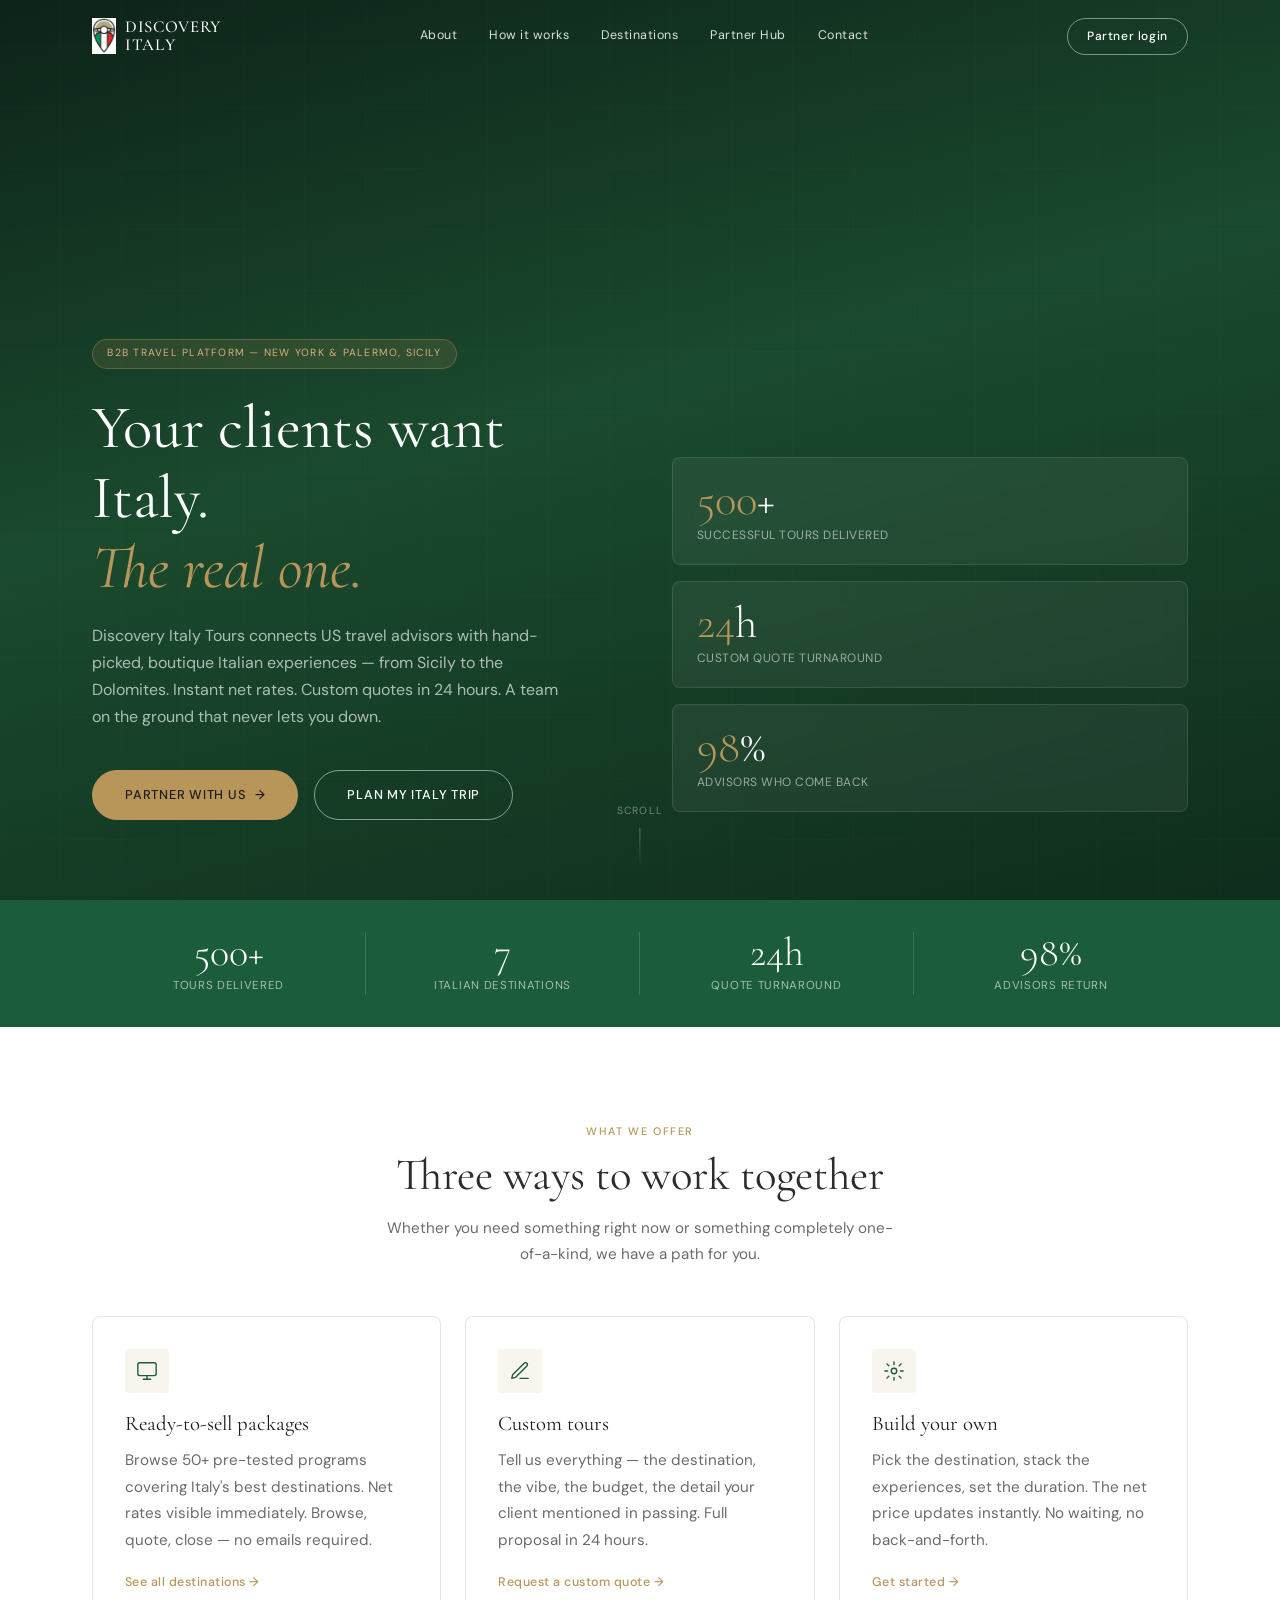
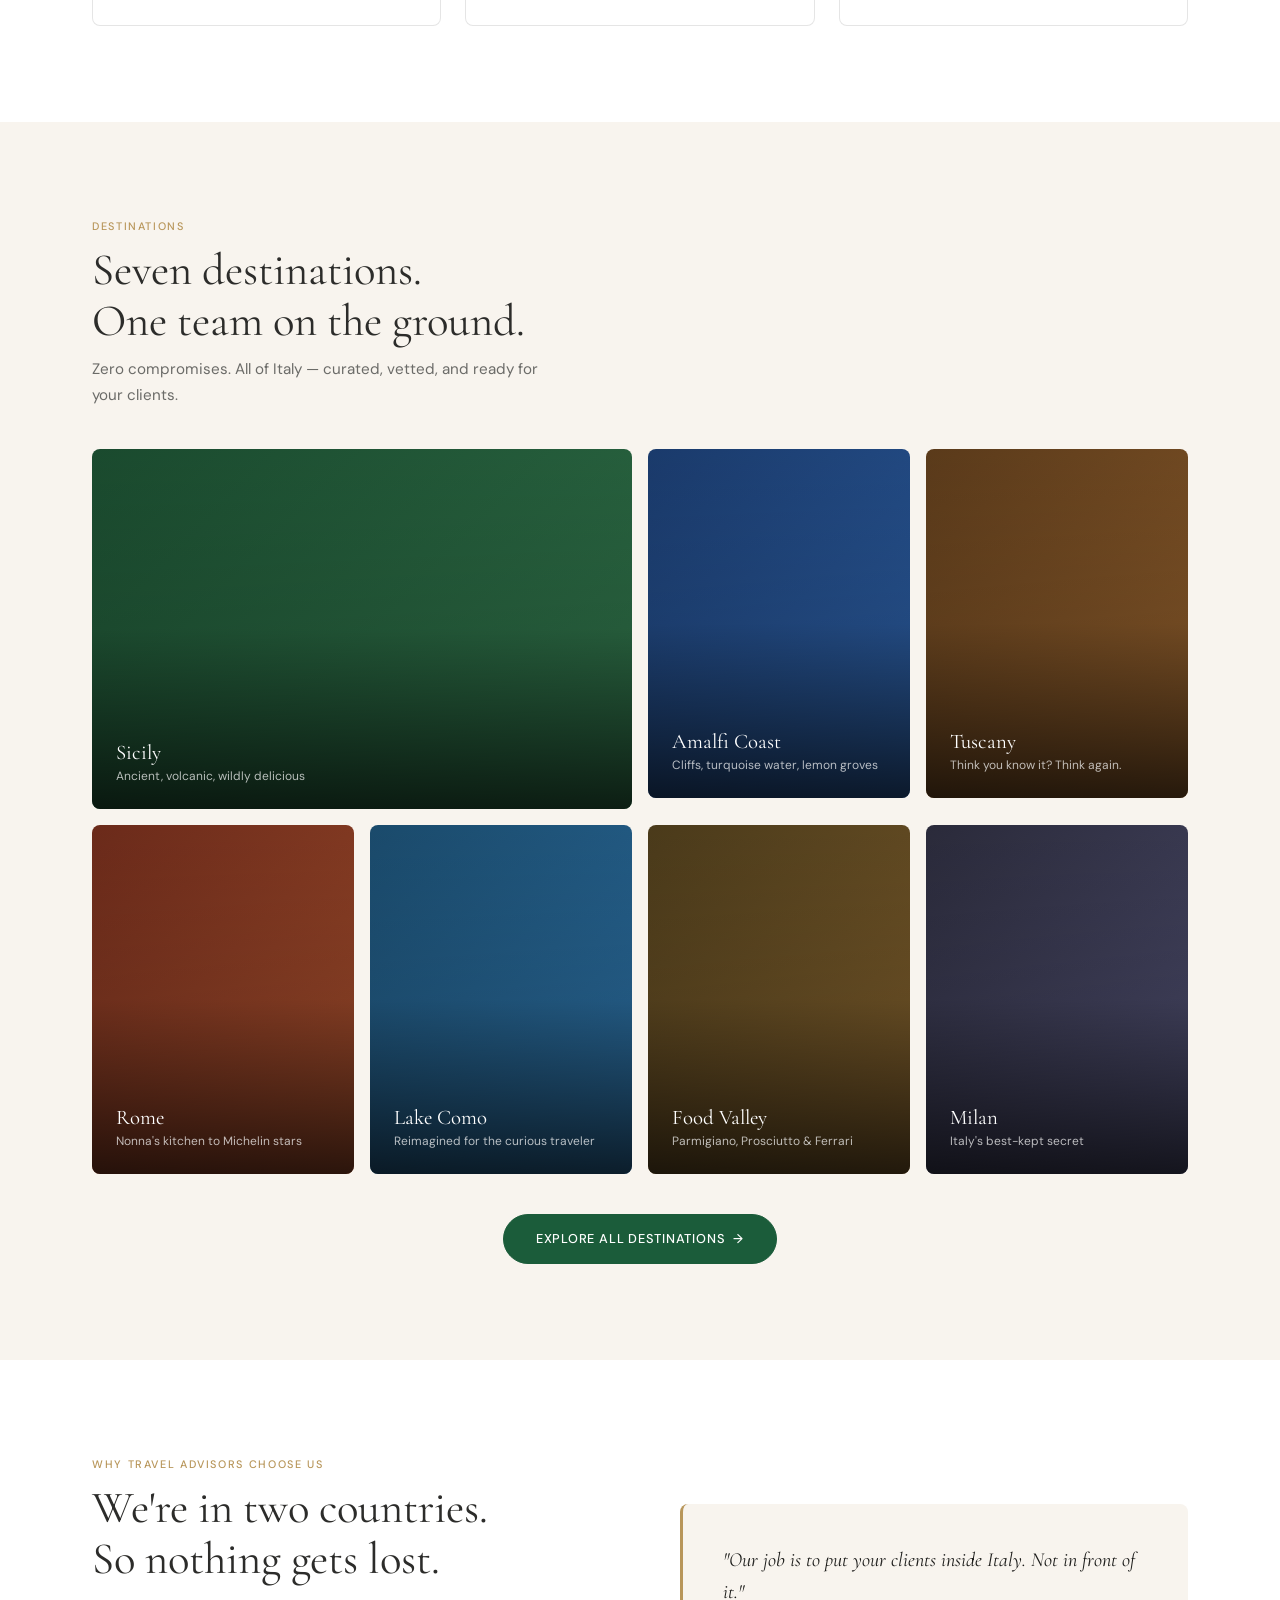
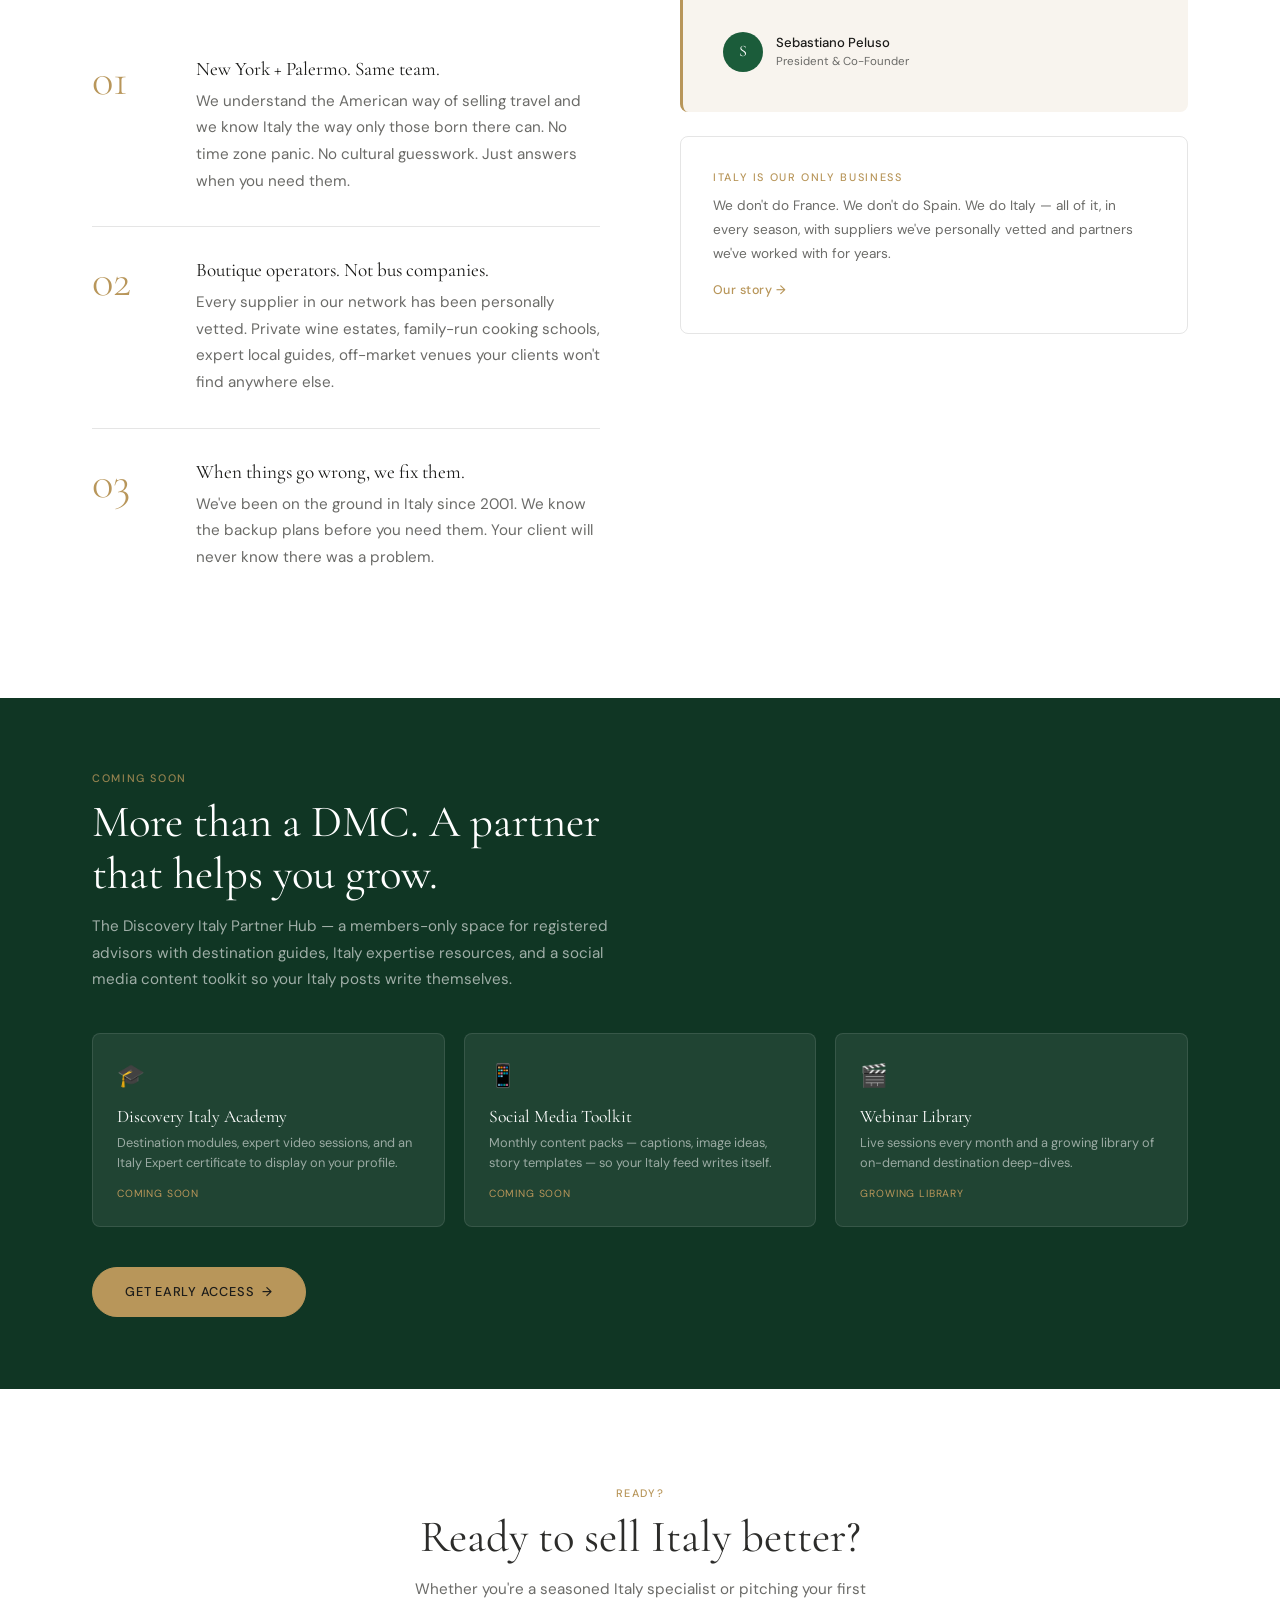
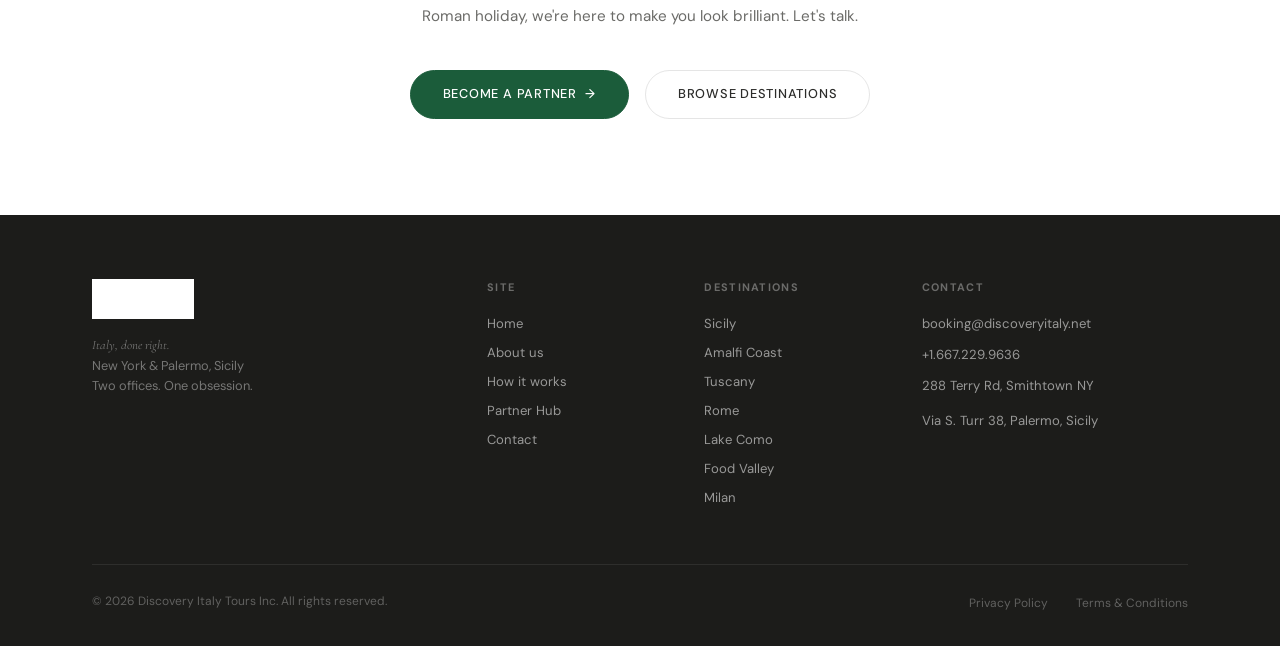
==== index.html @ 8d2b919a "Add files via upload" ====
<!DOCTYPE html>
<html lang="en">
<head>
  <meta charset="UTF-8" />
  <meta name="viewport" content="width=device-width, initial-scale=1.0" />
  <title>Discovery Italy Tours — Italy, Done Right</title>
  <meta name="description" content="Discovery Italy Tours connects US travel advisors with hand-picked boutique Italian experiences. Instant net rates. Custom quotes in 24 hours." />
  <link rel="stylesheet" href="css/style.css" />
</head>
<body>

  <!-- NAV -->
  <nav class="nav" id="nav">
    <div class="nav-inner">
      <a href="index.html" class="nav-logo">
        <img src="logo-icon.jpg" alt="Discovery Italy Tours" />
        <span class="nav-logo-wordmark">DISCOVERY<br>ITALY</span>
      </a>
      <div class="nav-links">
        <a href="about.html">About</a>
        <a href="how-it-works.html">How it works</a>
        <a href="destinations.html">Destinations</a>
        <a href="partner-hub.html">Partner Hub</a>
        <a href="contact.html">Contact</a>
      </div>
      <a href="partner-hub.html" class="nav-login">Partner login</a>
      <button class="nav-hamburger" aria-label="Menu">
        <span></span><span></span><span></span>
      </button>
    </div>
  </nav>

  <!-- HERO -->
  <section class="hero">
    <div class="hero-bg"></div>
    <div class="hero-texture"></div>
    <div class="hero-content">
      <div class="hero-left">
        <div class="hero-badge">
          <span>B2B TRAVEL PLATFORM — NEW YORK &amp; PALERMO, SICILY</span>
        </div>
        <h1>Your clients want Italy.<br><em>The real one.</em></h1>
        <p class="hero-sub">Discovery Italy Tours connects US travel advisors with hand-picked, boutique Italian experiences — from Sicily to the Dolomites. Instant net rates. Custom quotes in 24 hours. A team on the ground that never lets you down.</p>
        <div class="hero-ctas">
          <a href="how-it-works.html" class="btn btn-primary btn-arrow">Partner with us</a>
          <a href="contact.html" class="btn btn-outline">Plan my Italy trip</a>
        </div>
      </div>
      <div class="hero-right">
        <div class="hero-stat-card">
          <div class="num"><em>500</em>+</div>
          <div class="label">SUCCESSFUL TOURS DELIVERED</div>
        </div>
        <div class="hero-stat-card">
          <div class="num"><em>24</em>h</div>
          <div class="label">CUSTOM QUOTE TURNAROUND</div>
        </div>
        <div class="hero-stat-card">
          <div class="num"><em>98</em>%</div>
          <div class="label">ADVISORS WHO COME BACK</div>
        </div>
      </div>
    </div>
    <div class="hero-scroll">SCROLL</div>
  </section>

  <!-- STATS BAR -->
  <div class="stats-bar">
    <div class="stats-bar-inner">
      <div class="stat-item">
        <div class="stat-num">500+</div>
        <div class="stat-label">TOURS DELIVERED</div>
      </div>
      <div class="stat-item">
        <div class="stat-num">7</div>
        <div class="stat-label">ITALIAN DESTINATIONS</div>
      </div>
      <div class="stat-item">
        <div class="stat-num">24h</div>
        <div class="stat-label">QUOTE TURNAROUND</div>
      </div>
      <div class="stat-item">
        <div class="stat-num">98%</div>
        <div class="stat-label">ADVISORS RETURN</div>
      </div>
    </div>
  </div>

  <!-- WHAT WE OFFER -->
  <section class="section">
    <div class="container">
      <div class="text-center mb-4">
        <span class="eyebrow">What we offer</span>
        <h2>Three ways to work together</h2>
        <p style="max-width:520px;margin:0.8rem auto 3rem;">Whether you need something right now or something completely one-of-a-kind, we have a path for you.</p>
      </div>
      <div class="three-cards">
        <div class="card fade-up">
          <div class="card-icon">
            <svg viewBox="0 0 24 24"><rect x="2" y="3" width="20" height="14" rx="2"/><path d="M8 21h8M12 17v4"/></svg>
          </div>
          <h3>Ready-to-sell packages</h3>
          <p>Browse 50+ pre-tested programs covering Italy's best destinations. Net rates visible immediately. Browse, quote, close — no emails required.</p>
          <a href="destinations.html" class="card-link">See all destinations →</a>
        </div>
        <div class="card fade-up">
          <div class="card-icon">
            <svg viewBox="0 0 24 24"><path d="M12 20h9M16.5 3.5a2.121 2.121 0 013 3L7 19l-4 1 1-4L16.5 3.5z"/></svg>
          </div>
          <h3>Custom tours</h3>
          <p>Tell us everything — the destination, the vibe, the budget, the detail your client mentioned in passing. Full proposal in 24 hours.</p>
          <a href="contact.html" class="card-link">Request a custom quote →</a>
        </div>
        <div class="card fade-up">
          <div class="card-icon">
            <svg viewBox="0 0 24 24"><circle cx="12" cy="12" r="3"/><path d="M12 2v3M12 19v3M4.22 4.22l2.12 2.12M17.66 17.66l2.12 2.12M2 12h3M19 12h3M4.22 19.78l2.12-2.12M17.66 6.34l2.12-2.12"/></svg>
          </div>
          <h3>Build your own</h3>
          <p>Pick the destination, stack the experiences, set the duration. The net price updates instantly. No waiting, no back-and-forth.</p>
          <a href="contact.html" class="card-link">Get started →</a>
        </div>
      </div>
    </div>
  </section>

  <!-- DESTINATIONS -->
  <section class="section bg-cream">
    <div class="container">
      <span class="eyebrow">Destinations</span>
      <h2 style="margin-bottom:0.5rem;">Seven destinations.<br>One team on the ground.</h2>
      <p style="max-width:460px;margin-bottom:2.5rem;">Zero compromises. All of Italy — curated, vetted, and ready for your clients.</p>
      <div class="dest-grid">
        <a href="sicily.html" class="dest-tile">
          <div class="dest-tile-bg dest-bg-sicily"></div>
          <div class="dest-tile-overlay"></div>
          <div class="dest-tile-content">
            <h3>Sicily</h3>
            <p>Ancient, volcanic, wildly delicious</p>
          </div>
          <div class="dest-tile-arrow">→</div>
        </a>
        <a href="destinations.html#amalfi" class="dest-tile">
          <div class="dest-tile-bg dest-bg-amalfi"></div>
          <div class="dest-tile-overlay"></div>
          <div class="dest-tile-content">
            <h3>Amalfi Coast</h3>
            <p>Cliffs, turquoise water, lemon groves</p>
          </div>
          <div class="dest-tile-arrow">→</div>
        </a>
        <a href="destinations.html#tuscany" class="dest-tile">
          <div class="dest-tile-bg dest-bg-tuscany"></div>
          <div class="dest-tile-overlay"></div>
          <div class="dest-tile-content">
            <h3>Tuscany</h3>
            <p>Think you know it? Think again.</p>
          </div>
          <div class="dest-tile-arrow">→</div>
        </a>
        <a href="destinations.html#rome" class="dest-tile">
          <div class="dest-tile-bg dest-bg-rome"></div>
          <div class="dest-tile-overlay"></div>
          <div class="dest-tile-content">
            <h3>Rome</h3>
            <p>Nonna's kitchen to Michelin stars</p>
          </div>
          <div class="dest-tile-arrow">→</div>
        </a>
        <a href="destinations.html#como" class="dest-tile">
          <div class="dest-tile-bg dest-bg-como"></div>
          <div class="dest-tile-overlay"></div>
          <div class="dest-tile-content">
            <h3>Lake Como</h3>
            <p>Reimagined for the curious traveler</p>
          </div>
          <div class="dest-tile-arrow">→</div>
        </a>
        <a href="destinations.html#foodvalley" class="dest-tile">
          <div class="dest-tile-bg dest-bg-food"></div>
          <div class="dest-tile-overlay"></div>
          <div class="dest-tile-content">
            <h3>Food Valley</h3>
            <p>Parmigiano, Prosciutto &amp; Ferrari</p>
          </div>
          <div class="dest-tile-arrow">→</div>
        </a>
        <a href="destinations.html#milan" class="dest-tile">
          <div class="dest-tile-bg dest-bg-milan"></div>
          <div class="dest-tile-overlay"></div>
          <div class="dest-tile-content">
            <h3>Milan</h3>
            <p>Italy's best-kept secret</p>
          </div>
          <div class="dest-tile-arrow">→</div>
        </a>
      </div>
      <div style="text-align:center;margin-top:2.5rem;">
        <a href="destinations.html" class="btn btn-green btn-arrow">Explore all destinations</a>
      </div>
    </div>
  </section>

  <!-- WHY US -->
  <section class="section">
    <div class="container">
      <div style="display:grid;grid-template-columns:1fr 1fr;gap:5rem;align-items:start;">
        <div>
          <span class="eyebrow">Why travel advisors choose us</span>
          <h2 style="margin-bottom:2.5rem;">We're in two countries.<br>So nothing gets lost.</h2>
          <div class="proof-item fade-up">
            <div class="proof-num">01</div>
            <div>
              <h3>New York + Palermo. Same team.</h3>
              <p>We understand the American way of selling travel and we know Italy the way only those born there can. No time zone panic. No cultural guesswork. Just answers when you need them.</p>
            </div>
          </div>
          <div class="proof-item fade-up">
            <div class="proof-num">02</div>
            <div>
              <h3>Boutique operators. Not bus companies.</h3>
              <p>Every supplier in our network has been personally vetted. Private wine estates, family-run cooking schools, expert local guides, off-market venues your clients won't find anywhere else.</p>
            </div>
          </div>
          <div class="proof-item fade-up">
            <div class="proof-num">03</div>
            <div>
              <h3>When things go wrong, we fix them.</h3>
              <p>We've been on the ground in Italy since 2001. We know the backup plans before you need them. Your client will never know there was a problem.</p>
            </div>
          </div>
        </div>
        <div style="padding-top:3rem;">
          <div style="background:var(--cream);border-radius:var(--radius-lg);padding:2.5rem;border-left:3px solid var(--gold);">
            <p style="font-family:var(--font-display);font-size:1.25rem;font-style:italic;color:var(--dark);line-height:1.6;margin-bottom:1.5rem;">"Our job is to put your clients inside Italy. Not in front of it."</p>
            <div style="display:flex;align-items:center;gap:0.8rem;">
              <div style="width:40px;height:40px;border-radius:50%;background:var(--green);display:flex;align-items:center;justify-content:center;color:white;font-family:var(--font-display);font-size:1rem;">S</div>
              <div>
                <div style="font-size:0.82rem;font-weight:500;color:var(--dark);">Sebastiano Peluso</div>
                <div style="font-size:0.72rem;color:var(--text-muted);">President &amp; Co-Founder</div>
              </div>
            </div>
          </div>
          <div style="margin-top:1.5rem;padding:2rem;border:1px solid var(--border);border-radius:var(--radius-lg);">
            <span class="eyebrow" style="margin-bottom:0.5rem;">Italy is our only business</span>
            <p style="font-size:0.85rem;">We don't do France. We don't do Spain. We do Italy — all of it, in every season, with suppliers we've personally vetted and partners we've worked with for years.</p>
            <a href="about.html" class="card-link" style="margin-top:1rem;display:flex;">Our story →</a>
          </div>
        </div>
      </div>
    </div>
  </section>

  <!-- PARTNER HUB BANNER -->
  <div class="hub-banner">
    <div class="hub-banner-inner">
      <span class="eyebrow" style="color:rgba(184,150,90,0.8);">Coming soon</span>
      <h2>More than a DMC. A partner<br>that helps you grow.</h2>
      <p>The Discovery Italy Partner Hub — a members-only space for registered advisors with destination guides, Italy expertise resources, and a social media content toolkit so your Italy posts write themselves.</p>
      <div class="hub-cards-grid">
        <div class="hub-card">
          <div class="hub-card-icon">🎓</div>
          <h4>Discovery Italy Academy</h4>
          <p>Destination modules, expert video sessions, and an Italy Expert certificate to display on your profile.</p>
          <span class="coming">COMING SOON</span>
        </div>
        <div class="hub-card">
          <div class="hub-card-icon">📱</div>
          <h4>Social Media Toolkit</h4>
          <p>Monthly content packs — captions, image ideas, story templates — so your Italy feed writes itself.</p>
          <span class="coming">COMING SOON</span>
        </div>
        <div class="hub-card">
          <div class="hub-card-icon">🎬</div>
          <h4>Webinar Library</h4>
          <p>Live sessions every month and a growing library of on-demand destination deep-dives.</p>
          <span class="coming">GROWING LIBRARY</span>
        </div>
      </div>
      <a href="partner-hub.html" class="btn btn-primary btn-arrow">Get early access</a>
    </div>
  </div>

  <!-- FINAL CTA -->
  <section class="section text-center">
    <div class="container-narrow">
      <span class="eyebrow">Ready?</span>
      <h2>Ready to sell Italy better?</h2>
      <p style="margin:0.8rem auto 2.5rem;max-width:460px;">Whether you're a seasoned Italy specialist or pitching your first Roman holiday, we're here to make you look brilliant. Let's talk.</p>
      <div style="display:flex;gap:1rem;justify-content:center;flex-wrap:wrap;">
        <a href="how-it-works.html" class="btn btn-green btn-arrow">Become a partner</a>
        <a href="destinations.html" class="btn btn-outline-dark">Browse destinations</a>
      </div>
    </div>
  </section>

  <!-- FOOTER -->
  <footer class="site-footer">
    <div class="container">
      <div class="footer-grid">
        <div class="footer-brand">
          <img src="logo-horizontal.jpg" alt="Discovery Italy Tours" />
          <p class="footer-tagline">Italy, done right.</p>
          <p>New York &amp; Palermo, Sicily<br>Two offices. One obsession.</p>
        </div>
        <div class="footer-col">
          <h5>SITE</h5>
          <a href="index.html">Home</a>
          <a href="about.html">About us</a>
          <a href="how-it-works.html">How it works</a>
          <a href="partner-hub.html">Partner Hub</a>
          <a href="contact.html">Contact</a>
        </div>
        <div class="footer-col">
          <h5>DESTINATIONS</h5>
          <a href="sicily.html">Sicily</a>
          <a href="destinations.html#amalfi">Amalfi Coast</a>
          <a href="destinations.html#tuscany">Tuscany</a>
          <a href="destinations.html#rome">Rome</a>
          <a href="destinations.html#como">Lake Como</a>
          <a href="destinations.html#foodvalley">Food Valley</a>
          <a href="destinations.html#milan">Milan</a>
        </div>
        <div class="footer-col">
          <h5>CONTACT</h5>
          <p>booking@discoveryitaly.net</p>
          <p>+1.667.229.9636</p>
          <p>288 Terry Rd, Smithtown NY</p>
          <p style="margin-top:0.8rem;">Via S. Turr 38, Palermo, Sicily</p>
        </div>
      </div>
      <div class="footer-bottom">
        <p>© 2026 Discovery Italy Tours Inc. All rights reserved.</p>
        <div>
          <a href="#">Privacy Policy</a>
          <a href="#">Terms &amp; Conditions</a>
        </div>
      </div>
    </div>
  </footer>

  <script src="js/main.js"></script>
</body>
</html>
---- css/style.css ----
@import url('https://fonts.googleapis.com/css2?family=Cormorant+Garamond:ital,wght@0,300;0,400;0,500;0,600;1,300;1,400&family=DM+Sans:wght@300;400;500&display=swap');

:root {
  --green: #1B5C3A;
  --green-dark: #103624;
  --green-light: #2a7a50;
  --gold: #B8965A;
  --gold-light: #d4b07a;
  --cream: #F8F4EE;
  --cream-dark: #EDE8E0;
  --dark: #1C1C1A;
  --text: #2C2C2A;
  --text-muted: #6B6B68;
  --white: #FFFFFF;
  --border: rgba(44,44,42,0.12);
  --font-display: 'Cormorant Garamond', Georgia, serif;
  --font-body: 'DM Sans', sans-serif;
  --radius: 4px;
  --radius-lg: 8px;
  --shadow: 0 2px 20px rgba(0,0,0,0.08);
  --shadow-lg: 0 8px 48px rgba(0,0,0,0.14);
  --transition: 0.25s ease;
}

*, *::before, *::after { box-sizing: border-box; margin: 0; padding: 0; }

html { scroll-behavior: smooth; font-size: 16px; }

body {
  font-family: var(--font-body);
  color: var(--text);
  background: var(--white);
  line-height: 1.6;
  -webkit-font-smoothing: antialiased;
}

img { display: block; max-width: 100%; }
a { color: inherit; text-decoration: none; }
button { cursor: pointer; font-family: var(--font-body); }

/* ── TYPOGRAPHY ── */
h1, h2, h3, h4 { font-family: var(--font-display); font-weight: 400; line-height: 1.15; }
h1 { font-size: clamp(2.4rem, 5vw, 3.8rem); }
h2 { font-size: clamp(1.9rem, 3.5vw, 2.8rem); }
h3 { font-size: clamp(1.3rem, 2.5vw, 1.7rem); }
h4 { font-size: 1.2rem; }
p { font-size: 0.95rem; line-height: 1.75; color: var(--text-muted); }

.eyebrow {
  font-family: var(--font-body);
  font-size: 0.68rem;
  font-weight: 500;
  letter-spacing: 0.15em;
  text-transform: uppercase;
  color: var(--gold);
  display: block;
  margin-bottom: 0.6rem;
}

/* ── LAYOUT ── */
.container { max-width: 1160px; margin: 0 auto; padding: 0 2rem; }
.container-narrow { max-width: 800px; margin: 0 auto; padding: 0 2rem; }
.section { padding: 6rem 0; }
.section-sm { padding: 4rem 0; }

/* ── BUTTONS ── */
.btn {
  display: inline-flex; align-items: center; gap: 0.5rem;
  font-family: var(--font-body); font-size: 0.8rem; font-weight: 500;
  letter-spacing: 0.06em; text-transform: uppercase;
  padding: 0.85rem 2rem; border-radius: 40px;
  transition: all var(--transition); border: 1.5px solid transparent;
}
.btn-primary { background: var(--gold); color: var(--dark); border-color: var(--gold); }
.btn-primary:hover { background: var(--gold-light); border-color: var(--gold-light); transform: translateY(-1px); }
.btn-green { background: var(--green); color: var(--white); border-color: var(--green); }
.btn-green:hover { background: var(--green-light); border-color: var(--green-light); transform: translateY(-1px); }
.btn-outline { background: transparent; color: var(--white); border-color: rgba(255,255,255,0.5); }
.btn-outline:hover { border-color: var(--white); background: rgba(255,255,255,0.08); }
.btn-outline-dark { background: transparent; color: var(--text); border-color: var(--border); }
.btn-outline-dark:hover { border-color: var(--text); }
.btn svg, .btn-arrow::after { transition: transform var(--transition); }
.btn-arrow::after { content: ' →'; }
.btn-arrow:hover::after { transform: translateX(3px); }

/* ── NAVIGATION ── */
.nav {
  position: fixed; top: 0; left: 0; right: 0; z-index: 100;
  padding: 1.1rem 0;
  transition: background var(--transition), box-shadow var(--transition);
  background: transparent;
}
.nav.scrolled {
  background: rgba(255,255,255,0.96);
  box-shadow: 0 1px 0 var(--border);
  backdrop-filter: blur(8px);
}
.nav-inner {
  display: flex; align-items: center; justify-content: space-between;
  max-width: 1160px; margin: 0 auto; padding: 0 2rem;
}
.nav-logo { display: flex; align-items: center; gap: 0.6rem; }
.nav-logo img { height: 36px; width: auto; }
.nav-logo-wordmark {
  font-family: var(--font-display); font-size: 1.05rem; font-weight: 500;
  color: var(--white); letter-spacing: 0.04em; line-height: 1.1;
  transition: color var(--transition);
}
.nav.scrolled .nav-logo-wordmark { color: var(--dark); }
.nav-links { display: flex; align-items: center; gap: 2rem; }
.nav-links a {
  font-size: 0.78rem; font-weight: 400; letter-spacing: 0.04em;
  color: rgba(255,255,255,0.85); transition: color var(--transition);
}
.nav.scrolled .nav-links a { color: var(--text-muted); }
.nav-links a:hover, .nav.scrolled .nav-links a:hover { color: var(--gold); }
.nav-login {
  font-size: 0.75rem; font-weight: 500; letter-spacing: 0.05em;
  padding: 0.5rem 1.2rem; border-radius: 30px;
  border: 1.5px solid rgba(255,255,255,0.45); color: var(--white);
  transition: all var(--transition);
}
.nav.scrolled .nav-login { border-color: var(--green); color: var(--green); }
.nav-login:hover { background: var(--gold); border-color: var(--gold); color: var(--dark); }
.nav-hamburger { display: none; background: none; border: none; padding: 4px; }
.nav-hamburger span {
  display: block; width: 22px; height: 1.5px;
  background: var(--white); margin: 5px 0; transition: all var(--transition);
}
.nav.scrolled .nav-hamburger span { background: var(--dark); }

/* ── HERO ── */
.hero {
  min-height: 100vh; display: flex; align-items: flex-end;
  position: relative; overflow: hidden;
  background: var(--green-dark);
}
.hero-bg {
  position: absolute; inset: 0;
  background: linear-gradient(165deg, #0d2318 0%, #1a4a2e 45%, #0f2d1c 100%);
}
.hero-texture {
  position: absolute; inset: 0; opacity: 0.04;
  background-image:
    repeating-linear-gradient(0deg, transparent, transparent 60px, rgba(255,255,255,0.3) 60px, rgba(255,255,255,0.3) 61px),
    repeating-linear-gradient(90deg, transparent, transparent 60px, rgba(255,255,255,0.3) 60px, rgba(255,255,255,0.3) 61px);
}
.hero-content {
  position: relative; z-index: 2;
  padding: 10rem 2rem 5rem;
  max-width: 1160px; margin: 0 auto; width: 100%;
  display: grid; grid-template-columns: 1fr 1fr; gap: 4rem; align-items: end;
}
.hero-left {}
.hero-badge {
  display: inline-flex; align-items: center; gap: 0.5rem;
  background: rgba(184,150,90,0.15); border: 1px solid rgba(184,150,90,0.35);
  border-radius: 30px; padding: 0.35rem 0.9rem; margin-bottom: 1.5rem;
}
.hero-badge span { font-size: 0.65rem; letter-spacing: 0.12em; color: var(--gold-light); }
.hero h1 { color: var(--white); margin-bottom: 1.2rem; }
.hero h1 em { color: var(--gold); font-style: italic; }
.hero-sub { font-size: 1rem; color: rgba(255,255,255,0.65); max-width: 480px; margin-bottom: 2.5rem; line-height: 1.7; }
.hero-ctas { display: flex; gap: 1rem; flex-wrap: wrap; }
.hero-right { display: flex; flex-direction: column; gap: 1rem; padding-bottom: 0.5rem; }
.hero-stat-card {
  background: rgba(255,255,255,0.06); border: 1px solid rgba(255,255,255,0.1);
  border-radius: var(--radius-lg); padding: 1.2rem 1.5rem;
  backdrop-filter: blur(10px);
}
.hero-stat-card .num {
  font-family: var(--font-display); font-size: 2.8rem; font-weight: 300;
  color: var(--white); line-height: 1;
}
.hero-stat-card .num em { color: var(--gold); font-style: normal; }
.hero-stat-card .label { font-size: 0.75rem; color: rgba(255,255,255,0.55); margin-top: 0.2rem; letter-spacing: 0.04em; }
.hero-scroll {
  position: absolute; bottom: 2rem; left: 50%; transform: translateX(-50%);
  display: flex; flex-direction: column; align-items: center; gap: 0.5rem;
  color: rgba(255,255,255,0.4); font-size: 0.65rem; letter-spacing: 0.1em; z-index: 2;
}
.hero-scroll::after {
  content: ''; display: block; width: 1px; height: 40px;
  background: linear-gradient(to bottom, rgba(255,255,255,0.3), transparent);
  animation: scrollLine 1.8s ease-in-out infinite;
}
@keyframes scrollLine { 0%,100%{opacity:0.3;transform:scaleY(1)} 50%{opacity:1;transform:scaleY(0.6)} }

/* ── STATS BAR ── */
.stats-bar { background: var(--green); padding: 2rem 0; }
.stats-bar-inner { display: grid; grid-template-columns: repeat(4,1fr); max-width:1160px; margin:0 auto; padding:0 2rem; }
.stat-item { text-align: center; padding: 0 1rem; border-right: 1px solid rgba(255,255,255,0.15); }
.stat-item:last-child { border-right: none; }
.stat-num { font-family: var(--font-display); font-size: 2.5rem; font-weight: 300; color: var(--white); line-height: 1; }
.stat-label { font-size: 0.72rem; color: rgba(255,255,255,0.6); margin-top: 0.3rem; letter-spacing: 0.06em; }

/* ── CARDS ── */
.card {
  background: var(--white); border: 1px solid var(--border);
  border-radius: var(--radius-lg); padding: 2rem;
  transition: transform var(--transition), box-shadow var(--transition);
}
.card:hover { transform: translateY(-3px); box-shadow: var(--shadow-lg); }
.card-icon {
  width: 44px; height: 44px; border-radius: var(--radius);
  background: var(--cream); display: flex; align-items: center;
  justify-content: center; margin-bottom: 1.2rem;
}
.card-icon svg { width: 22px; height: 22px; stroke: var(--green); fill: none; stroke-width: 1.5; stroke-linecap: round; stroke-linejoin: round; }
.card h3 { margin-bottom: 0.7rem; color: var(--dark); font-size: 1.3rem; }
.card p { margin-bottom: 1.2rem; }
.card-link { font-size: 0.78rem; font-weight: 500; color: var(--gold); letter-spacing: 0.04em; display: flex; align-items: center; gap: 0.4rem; transition: gap var(--transition); }
.card:hover .card-link { gap: 0.7rem; }

/* ── DESTINATION TILES ── */
.dest-grid { display: grid; grid-template-columns: repeat(4, 1fr); gap: 1rem; }
.dest-tile {
  position: relative; border-radius: var(--radius-lg); overflow: hidden;
  aspect-ratio: 3/4; cursor: pointer;
  transition: transform var(--transition);
}
.dest-tile:first-child { grid-column: span 2; aspect-ratio: auto; min-height: 360px; }
.dest-tile:hover { transform: scale(1.01); }
.dest-tile-bg {
  position: absolute; inset: 0;
  transition: transform 0.4s ease;
}
.dest-tile:hover .dest-tile-bg { transform: scale(1.04); }
.dest-tile-overlay {
  position: absolute; inset: 0;
  background: linear-gradient(to top, rgba(0,0,0,0.72) 0%, rgba(0,0,0,0.1) 50%, transparent 100%);
}
.dest-tile-content { position: absolute; bottom: 0; left: 0; right: 0; padding: 1.5rem; }
.dest-tile-content h3 { font-size: 1.3rem; color: var(--white); margin-bottom: 0.2rem; }
.dest-tile-content p { font-size: 0.75rem; color: rgba(255,255,255,0.7); line-height: 1.4; margin: 0; }
.dest-tile-arrow {
  position: absolute; top: 1rem; right: 1rem;
  width: 32px; height: 32px; border-radius: 50%;
  background: rgba(255,255,255,0.15); backdrop-filter: blur(4px);
  display: flex; align-items: center; justify-content: center;
  opacity: 0; transition: opacity var(--transition);
  color: white; font-size: 0.85rem;
}
.dest-tile:hover .dest-tile-arrow { opacity: 1; }

/* Sicily */
.dest-bg-sicily { background: linear-gradient(135deg, #1a4a2e 0%, #2d6b45 100%); }
/* Amalfi */
.dest-bg-amalfi { background: linear-gradient(135deg, #1a3a6b 0%, #2a5a9b 100%); }
/* Tuscany */
.dest-bg-tuscany { background: linear-gradient(135deg, #5a3a1a 0%, #8a5a2a 100%); }
/* Rome */
.dest-bg-rome { background: linear-gradient(135deg, #6b2a1a 0%, #9b4a2a 100%); }
/* Como */
.dest-bg-como { background: linear-gradient(135deg, #1a4a6b 0%, #2a6a9b 100%); }
/* Food */
.dest-bg-food { background: linear-gradient(135deg, #4a3a1a 0%, #7a5a2a 100%); }
/* Milan */
.dest-bg-milan { background: linear-gradient(135deg, #2a2a3a 0%, #4a4a6a 100%); }

/* ── PARTNER HUB BANNER ── */
.hub-banner { background: var(--green-dark); padding: 4.5rem 0; }
.hub-banner-inner { max-width: 1160px; margin: 0 auto; padding: 0 2rem; }
.hub-banner h2 { color: var(--white); margin-bottom: 0.8rem; }
.hub-banner > .hub-banner-inner > p { color: rgba(255,255,255,0.6); max-width: 540px; margin-bottom: 2.5rem; }
.hub-cards-grid { display: grid; grid-template-columns: repeat(3,1fr); gap: 1.2rem; margin-bottom: 2.5rem; }
.hub-card {
  background: rgba(255,255,255,0.07); border: 1px solid rgba(255,255,255,0.1);
  border-radius: var(--radius-lg); padding: 1.5rem;
  transition: background var(--transition);
}
.hub-card:hover { background: rgba(255,255,255,0.1); }
.hub-card-icon { font-size: 1.4rem; margin-bottom: 0.8rem; color: var(--gold); }
.hub-card h4 { font-family: var(--font-display); font-size: 1.1rem; color: var(--white); margin-bottom: 0.4rem; }
.hub-card p { font-size: 0.8rem; color: rgba(255,255,255,0.55); line-height: 1.55; margin: 0; }
.hub-card .coming { font-size: 0.65rem; letter-spacing: 0.08em; color: var(--gold); margin-top: 0.8rem; display: block; }

/* ── PROOF SECTION ── */
.proof-item { display: grid; grid-template-columns: 80px 1fr; gap: 1.5rem; align-items: start; padding: 2rem 0; border-bottom: 1px solid var(--border); }
.proof-item:last-child { border-bottom: none; }
.proof-num { font-family: var(--font-display); font-size: 2.8rem; font-weight: 300; color: var(--gold); line-height: 1; }
.proof-item h3 { font-size: 1.2rem; color: var(--dark); margin-bottom: 0.5rem; }
.proof-item p { margin: 0; }

/* ── PROCESS STEPS ── */
.process-grid { display: grid; grid-template-columns: repeat(4,1fr); gap: 0; position: relative; }
.process-grid::before {
  content: ''; position: absolute; top: 28px; left: 10%; right: 10%;
  height: 1px; background: var(--border); z-index: 0;
}
.process-step { padding: 0 1.5rem; text-align: center; position: relative; z-index: 1; }
.step-num {
  width: 56px; height: 56px; border-radius: 50%;
  background: var(--white); border: 1.5px solid var(--border);
  display: flex; align-items: center; justify-content: center;
  margin: 0 auto 1.5rem;
  font-family: var(--font-display); font-size: 1.3rem; color: var(--green);
}
.process-step h3 { font-size: 1.1rem; color: var(--dark); margin-bottom: 0.6rem; }
.process-step p { font-size: 0.83rem; }

/* ── FAQ ── */
.faq-item { border-bottom: 1px solid var(--border); }
.faq-q {
  display: flex; justify-content: space-between; align-items: center;
  padding: 1.3rem 0; cursor: pointer;
  font-family: var(--font-display); font-size: 1.1rem; color: var(--dark);
  list-style: none;
}
.faq-q::-webkit-details-marker { display: none; }
.faq-q::after { content: '+'; font-size: 1.2rem; color: var(--gold); transition: transform var(--transition); flex-shrink: 0; }
details[open] .faq-q::after { transform: rotate(45deg); }
.faq-a { padding: 0 0 1.3rem; font-size: 0.88rem; color: var(--text-muted); line-height: 1.7; }

/* ── ABOUT ── */
.founders-grid { display: grid; grid-template-columns: 1fr 1fr; gap: 3rem; }
.founder-card { }
.founder-photo {
  width: 100%; aspect-ratio: 3/4; border-radius: var(--radius-lg);
  background: var(--cream-dark); margin-bottom: 1.5rem; overflow: hidden;
  position: relative;
}
.founder-initials {
  position: absolute; inset: 0; display: flex; align-items: center;
  justify-content: center; font-family: var(--font-display);
  font-size: 4rem; font-weight: 300; color: var(--green); opacity: 0.35;
}
.founder-name { font-family: var(--font-display); font-size: 1.6rem; color: var(--dark); margin-bottom: 0.2rem; }
.founder-title { font-size: 0.75rem; letter-spacing: 0.06em; color: var(--gold); margin-bottom: 1rem; }
.founder-bio { font-size: 0.88rem; color: var(--text-muted); line-height: 1.75; }

/* ── TIMELINE ── */
.timeline { position: relative; padding-left: 2rem; }
.timeline::before { content: ''; position: absolute; left: 0; top: 8px; bottom: 8px; width: 1px; background: var(--border); }
.timeline-item { position: relative; padding: 0 0 2.5rem 2rem; }
.timeline-item::before {
  content: ''; position: absolute; left: -5px; top: 8px;
  width: 10px; height: 10px; border-radius: 50%;
  background: var(--gold); border: 2px solid var(--white);
  box-shadow: 0 0 0 1px var(--gold);
}
.timeline-year { font-size: 0.72rem; letter-spacing: 0.1em; color: var(--gold); font-weight: 500; margin-bottom: 0.3rem; }
.timeline-item h4 { font-family: var(--font-display); font-size: 1.1rem; color: var(--dark); margin-bottom: 0.4rem; }
.timeline-item p { font-size: 0.85rem; margin: 0; }

/* ── CONTACT ── */
.contact-grid { display: grid; grid-template-columns: 1fr 1fr; gap: 3rem; }
.contact-form-block, .contact-info-block { }
.contact-form-block h3, .contact-info-block h3 { font-size: 1.5rem; margin-bottom: 0.5rem; color: var(--dark); }
.contact-intro { font-size: 0.88rem; margin-bottom: 2rem; }
.form-group { margin-bottom: 1.2rem; }
.form-group label { display: block; font-size: 0.75rem; font-weight: 500; letter-spacing: 0.05em; color: var(--text); margin-bottom: 0.4rem; }
.form-group input, .form-group select, .form-group textarea {
  width: 100%; padding: 0.75rem 1rem;
  border: 1px solid var(--border); border-radius: var(--radius);
  font-family: var(--font-body); font-size: 0.88rem; color: var(--text);
  background: var(--white); transition: border-color var(--transition);
  outline: none;
}
.form-group input:focus, .form-group select:focus, .form-group textarea:focus { border-color: var(--green); }
.form-group textarea { height: 100px; resize: vertical; }
.form-row { display: grid; grid-template-columns: 1fr 1fr; gap: 1rem; }
.contact-divider { width: 1px; background: var(--border); margin: 3rem 0; }
.contact-info-block { padding-top: 0.5rem; }
.contact-info-item { display: flex; gap: 1rem; margin-bottom: 2rem; }
.contact-info-icon {
  width: 40px; height: 40px; border-radius: var(--radius);
  background: var(--cream); display: flex; align-items: center; justify-content: center;
  flex-shrink: 0;
}
.contact-info-icon svg { width: 18px; height: 18px; stroke: var(--green); fill: none; stroke-width: 1.5; stroke-linecap: round; }
.contact-info-label { font-size: 0.7rem; letter-spacing: 0.06em; color: var(--gold); margin-bottom: 0.2rem; }
.contact-info-val { font-size: 0.88rem; color: var(--text); line-height: 1.5; }
.traveler-block {
  background: var(--cream); border-radius: var(--radius-lg);
  padding: 2rem; margin-top: 2rem;
}
.traveler-block h4 { font-family: var(--font-display); font-size: 1.3rem; color: var(--dark); margin-bottom: 0.5rem; }
.traveler-block p { font-size: 0.85rem; margin-bottom: 1.2rem; }

/* ── DESTINATION PAGE ── */
.dest-hero { min-height: 60vh; position: relative; display: flex; align-items: flex-end; padding-bottom: 4rem; }
.dest-hero-bg { position: absolute; inset: 0; }
.dest-hero-overlay { position: absolute; inset: 0; background: linear-gradient(to top, rgba(0,0,0,0.75) 0%, rgba(0,0,0,0.2) 60%, transparent 100%); }
.dest-hero-content { position: relative; z-index: 2; max-width: 1160px; margin: 0 auto; padding: 0 2rem; }
.dest-hero-content h1 { color: var(--white); margin-bottom: 0.8rem; }
.dest-hero-content p { color: rgba(255,255,255,0.75); max-width: 600px; font-size: 1rem; margin: 0; }

.experiences-grid { display: grid; grid-template-columns: repeat(3, 1fr); gap: 1.5rem; }
.exp-card { border-radius: var(--radius-lg); overflow: hidden; border: 1px solid var(--border); }
.exp-card-top { height: 180px; display: flex; align-items: center; justify-content: center; font-size: 3rem; }
.exp-card-body { padding: 1.2rem; }
.exp-card-body h4 { font-family: var(--font-display); font-size: 1.1rem; color: var(--dark); margin-bottom: 0.4rem; }
.exp-card-body p { font-size: 0.82rem; margin: 0; }

/* ── PARTNER HUB PAGE ── */
.hub-page-hero { background: var(--green-dark); padding: 10rem 0 6rem; }
.hub-coming-grid { display: grid; grid-template-columns: repeat(3,1fr); gap: 1.5rem; margin-top: 3rem; }
.hub-coming-card {
  border: 1px solid var(--border); border-radius: var(--radius-lg);
  padding: 2rem; position: relative; overflow: hidden;
}
.hub-coming-card::before {
  content: 'COMING SOON'; position: absolute; top: 1rem; right: -2rem;
  font-size: 0.6rem; letter-spacing: 0.1em; background: var(--gold);
  color: var(--dark); padding: 0.2rem 3rem; transform: rotate(30deg);
}
.hub-coming-card h3 { font-size: 1.3rem; color: var(--dark); margin-bottom: 0.6rem; }
.hub-coming-card p { font-size: 0.85rem; margin-bottom: 1rem; }
.hub-icon { font-size: 2rem; margin-bottom: 1rem; }

/* ── SECTION: SPLIT ── */
.split { display: grid; grid-template-columns: 1fr 1fr; gap: 5rem; align-items: center; }
.split-img {
  border-radius: var(--radius-lg); aspect-ratio: 4/5;
  background: var(--cream-dark); position: relative; overflow: hidden;
}
.split-img-decoration {
  position: absolute; inset: 0; display: flex; align-items: center;
  justify-content: center; font-family: var(--font-display);
  font-size: 8rem; opacity: 0.08; color: var(--green);
}
.split-content .eyebrow { margin-bottom: 0.8rem; }
.split-content h2 { margin-bottom: 1rem; }
.split-content p { margin-bottom: 1.5rem; max-width: 440px; }

/* ── PHILOSOPHY ── */
.philosophy { background: var(--cream); }
.philosophy blockquote {
  font-family: var(--font-display); font-size: clamp(1.4rem, 2.5vw, 1.9rem);
  font-weight: 300; color: var(--dark); line-height: 1.5;
  border-left: 3px solid var(--gold); padding-left: 2rem; margin: 0 0 2rem;
  font-style: italic;
}

/* ── EMAIL CAPTURE ── */
.email-capture { background: var(--green); padding: 4rem 0; }
.email-capture h2 { color: var(--white); margin-bottom: 0.6rem; }
.email-capture p { color: rgba(255,255,255,0.65); margin-bottom: 2rem; }
.email-form { display: flex; gap: 1rem; max-width: 480px; flex-wrap: wrap; }
.email-form input {
  flex: 1; min-width: 200px; padding: 0.85rem 1.2rem;
  border: 1.5px solid rgba(255,255,255,0.25); border-radius: 40px;
  background: rgba(255,255,255,0.1); color: var(--white);
  font-family: var(--font-body); font-size: 0.88rem; outline: none;
}
.email-form input::placeholder { color: rgba(255,255,255,0.4); }
.email-form input:focus { border-color: var(--gold); }

/* ── FOOTER ── */
.site-footer { background: var(--dark); padding: 4rem 0 2rem; }
.footer-grid { display: grid; grid-template-columns: 2fr 1fr 1fr 1.5fr; gap: 2.5rem; margin-bottom: 3rem; }
.footer-brand img { height: 40px; width: auto; margin-bottom: 1rem; filter: brightness(0) invert(1); }
.footer-tagline { font-family: var(--font-display); font-size: 0.95rem; font-style: italic; color: var(--gold); margin-bottom: 0.8rem; }
.footer-brand p { font-size: 0.8rem; color: rgba(255,255,255,0.4); line-height: 1.6; margin: 0; }
.footer-col h5 { font-size: 0.68rem; letter-spacing: 0.12em; color: rgba(255,255,255,0.35); margin-bottom: 1rem; }
.footer-col a { display: block; font-size: 0.82rem; color: rgba(255,255,255,0.55); margin-bottom: 0.5rem; transition: color var(--transition); }
.footer-col a:hover { color: var(--gold); }
.footer-col p { font-size: 0.82rem; color: rgba(255,255,255,0.55); margin-bottom: 0.5rem; }
.footer-bottom {
  border-top: 1px solid rgba(255,255,255,0.08); padding-top: 1.5rem;
  display: flex; justify-content: space-between; align-items: center; flex-wrap: wrap; gap: 0.8rem;
}
.footer-bottom p { font-size: 0.75rem; color: rgba(255,255,255,0.3); margin: 0; }
.footer-bottom a { font-size: 0.75rem; color: rgba(255,255,255,0.3); margin-left: 1.5rem; transition: color var(--transition); }
.footer-bottom a:hover { color: var(--gold); }

/* ── PAGE HERO (inner pages) ── */
.page-hero { background: var(--green-dark); padding: 10rem 0 5rem; }
.page-hero h1 { color: var(--white); margin-bottom: 0.8rem; }
.page-hero p { color: rgba(255,255,255,0.6); max-width: 560px; font-size: 1rem; margin: 0; }

/* ── ANIMATIONS ── */
.fade-up { opacity: 0; transform: translateY(24px); transition: opacity 0.6s ease, transform 0.6s ease; }
.fade-up.visible { opacity: 1; transform: translateY(0); }
.fade-up:nth-child(2) { transition-delay: 0.1s; }
.fade-up:nth-child(3) { transition-delay: 0.2s; }
.fade-up:nth-child(4) { transition-delay: 0.3s; }

/* ── RESPONSIVE ── */
@media (max-width: 900px) {
  .hero-content { grid-template-columns: 1fr; }
  .hero-right { display: none; }
  .stats-bar-inner { grid-template-columns: repeat(2,1fr); gap: 1rem; }
  .dest-grid { grid-template-columns: repeat(2,1fr); }
  .dest-tile:first-child { grid-column: span 2; }
  .hub-cards-grid { grid-template-columns: 1fr 1fr; }
  .process-grid { grid-template-columns: 1fr 1fr; gap: 2rem; }
  .process-grid::before { display: none; }
  .footer-grid { grid-template-columns: 1fr 1fr; }
  .founders-grid { grid-template-columns: 1fr; }
  .contact-grid { grid-template-columns: 1fr; }
  .split { grid-template-columns: 1fr; }
  .split-img { aspect-ratio: 16/9; }
  .experiences-grid { grid-template-columns: 1fr 1fr; }
  .hub-coming-grid { grid-template-columns: 1fr; }
}
@media (max-width: 600px) {
  .container { padding: 0 1.2rem; }
  .section { padding: 4rem 0; }
  .nav-links { display: none; }
  .nav-hamburger { display: block; }
  .dest-grid { grid-template-columns: 1fr 1fr; }
  .hub-cards-grid { grid-template-columns: 1fr; }
  .footer-grid { grid-template-columns: 1fr; }
  .form-row { grid-template-columns: 1fr; }
  .experiences-grid { grid-template-columns: 1fr; }
  .three-cards { grid-template-columns: 1fr; }
}
.three-cards { display: grid; grid-template-columns: repeat(3,1fr); gap: 1.5rem; }

/* ── UTILITY ── */
.text-center { text-align: center; }
.text-white { color: var(--white); }
.mt-1 { margin-top: 0.5rem; } .mt-2 { margin-top: 1rem; } .mt-3 { margin-top: 1.5rem; } .mt-4 { margin-top: 2rem; }
.mb-1 { margin-bottom: 0.5rem; } .mb-2 { margin-bottom: 1rem; } .mb-3 { margin-bottom: 1.5rem; } .mb-4 { margin-bottom: 2rem; }
.bg-cream { background: var(--cream); }
.bg-dark { background: var(--dark); }
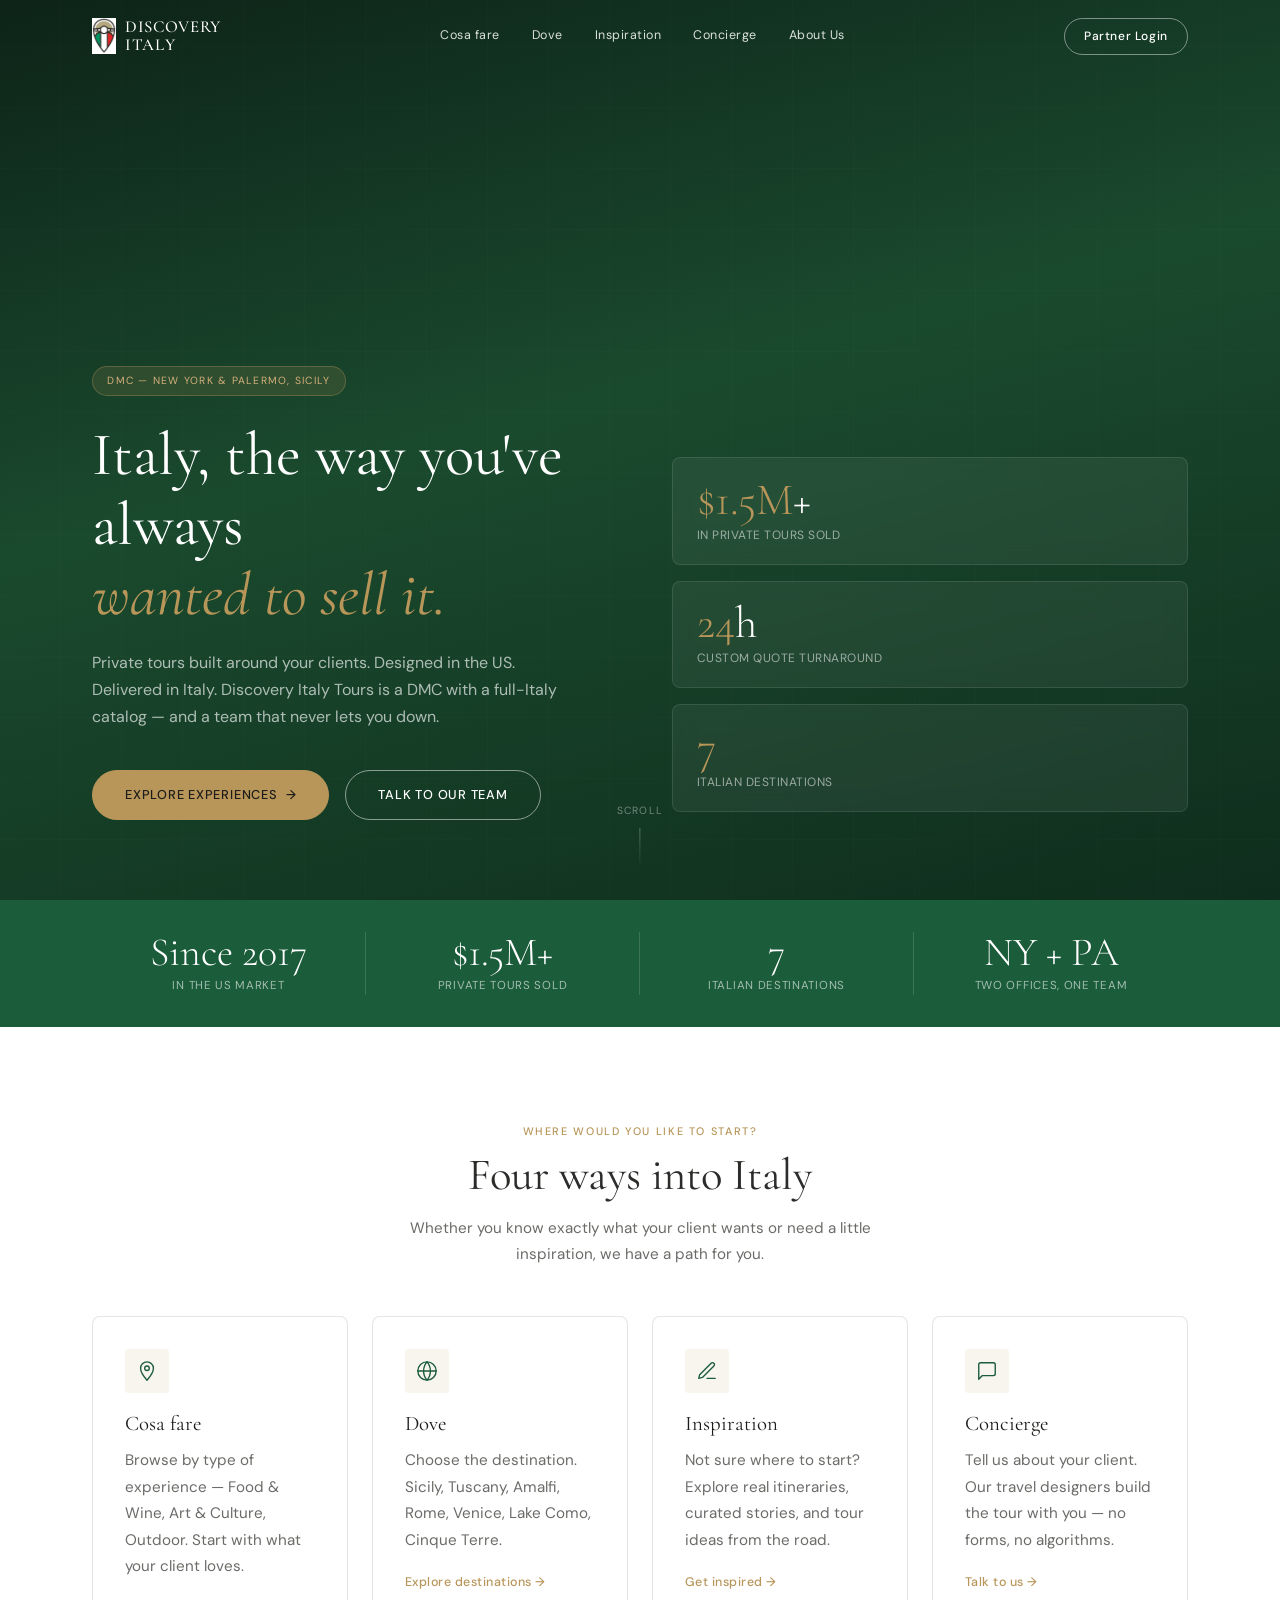
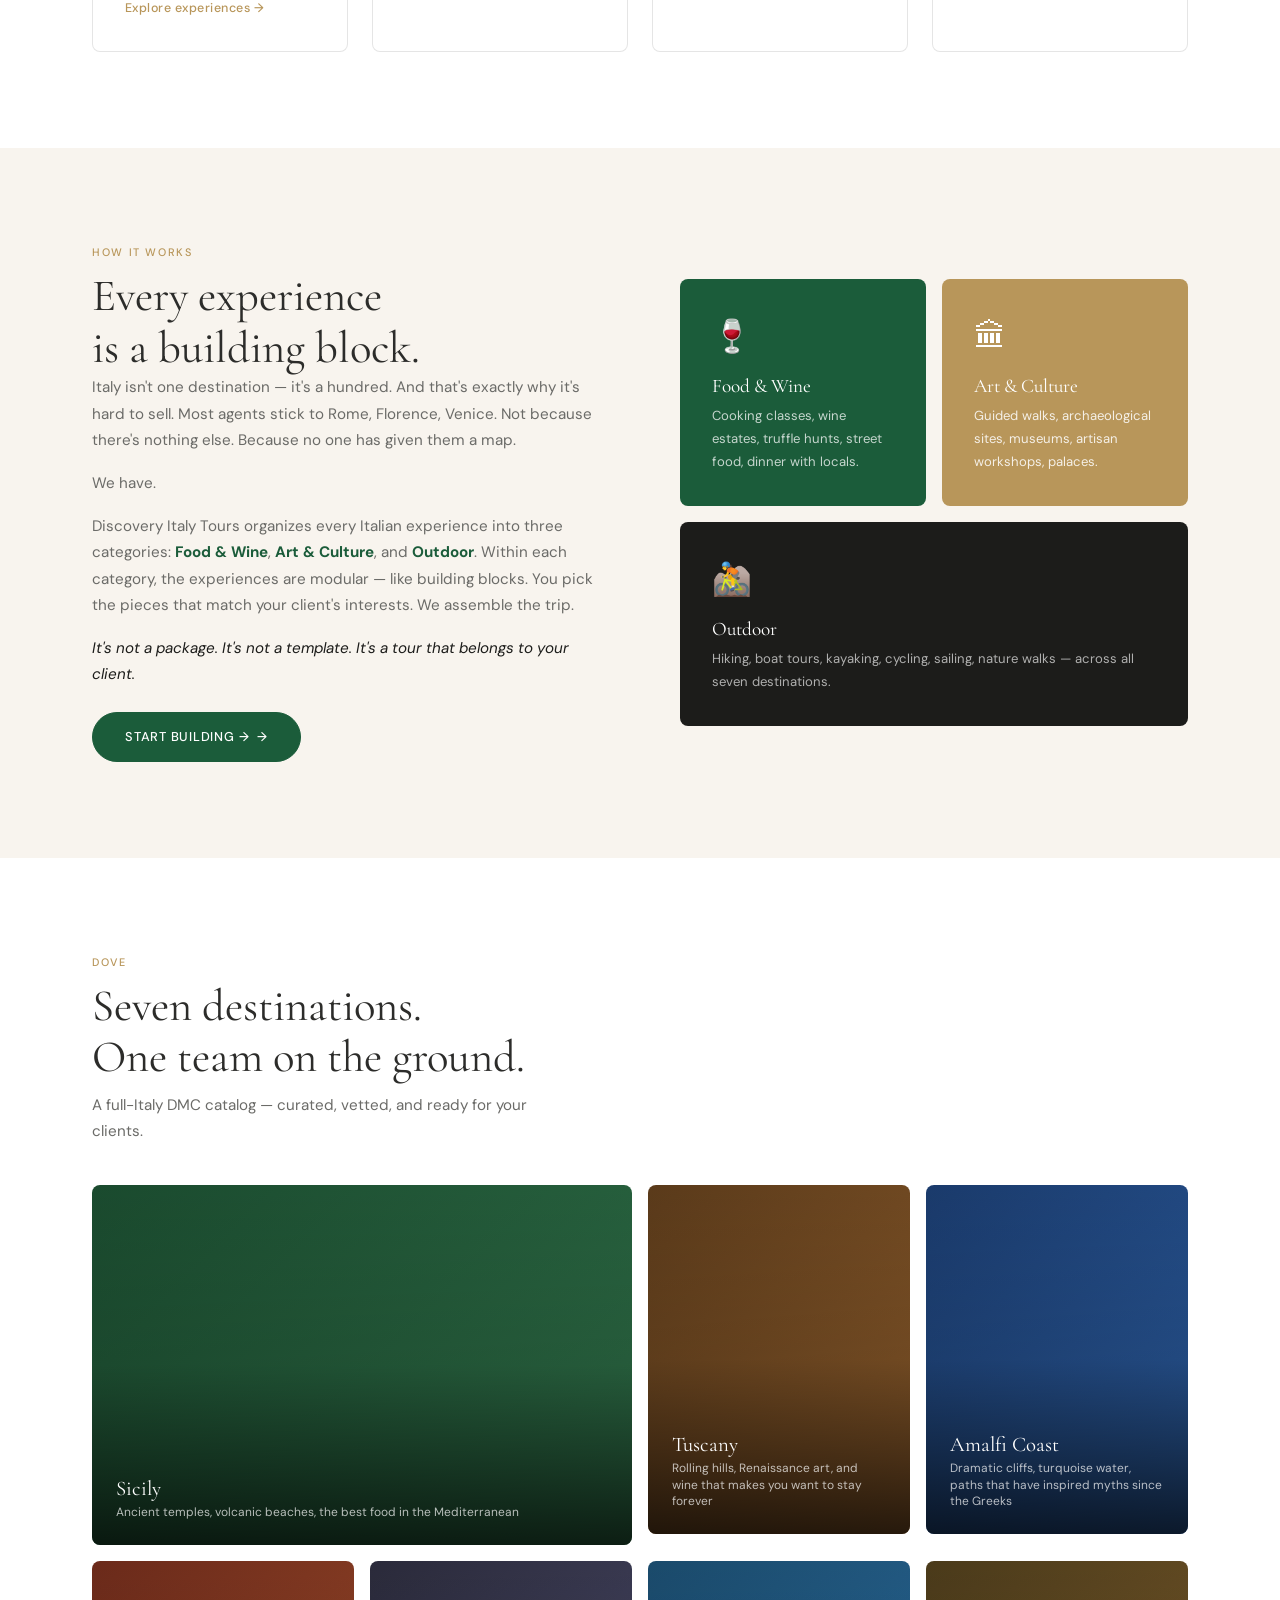
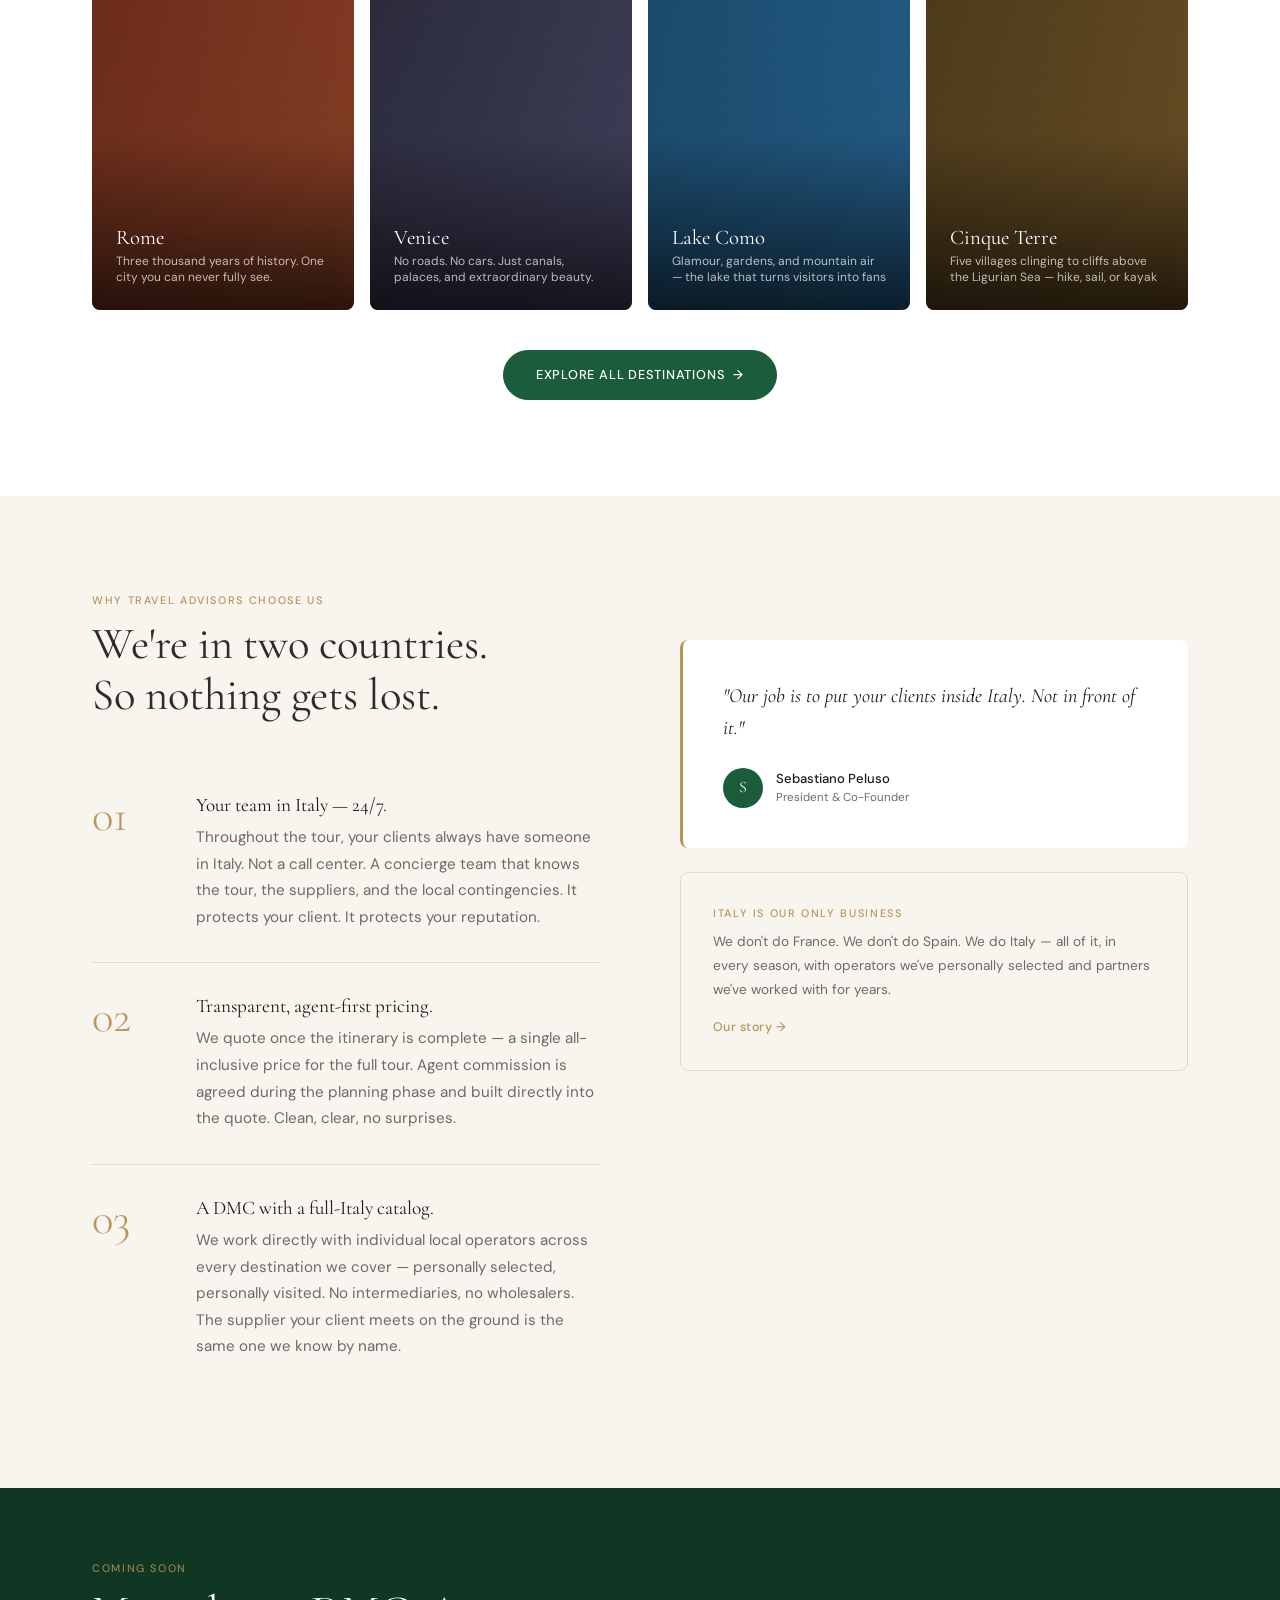
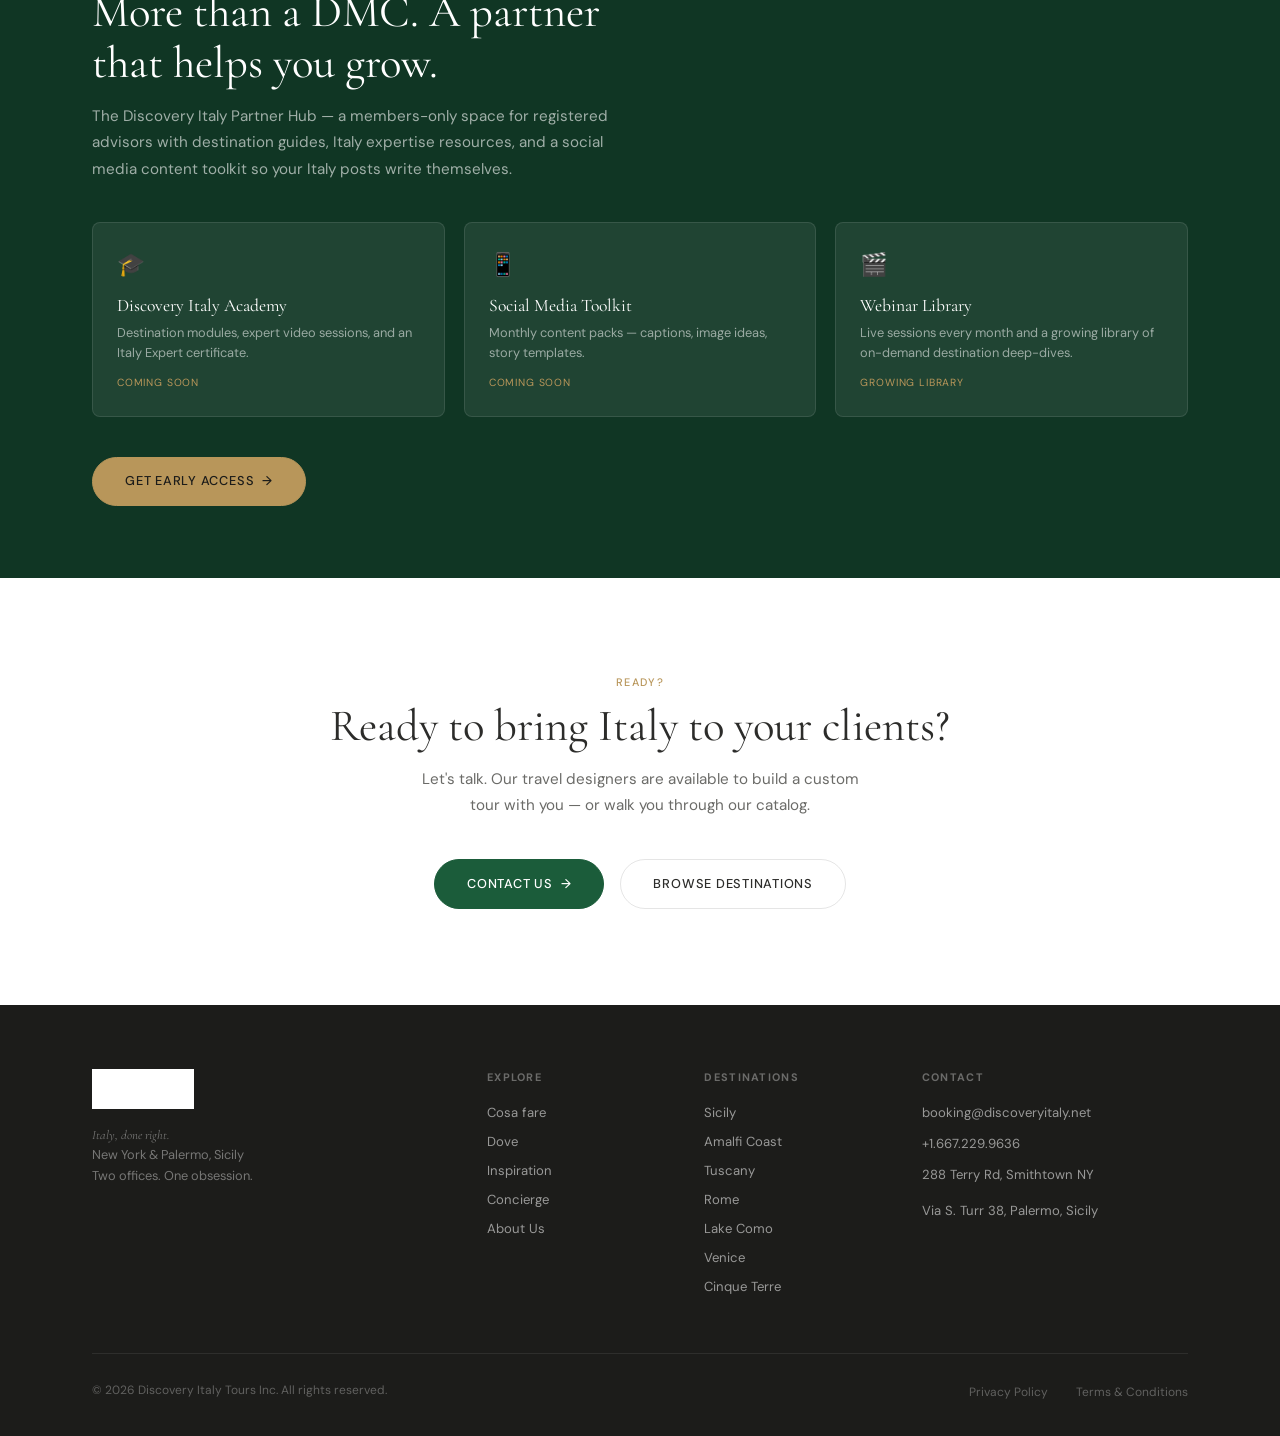
==== commit 83c9beea: "Add files via upload" ====
--- a/index.html
+++ b/index.html
@@ -3,13 +3,12 @@
 <head>
   <meta charset="UTF-8" />
   <meta name="viewport" content="width=device-width, initial-scale=1.0" />
-  <title>Discovery Italy Tours — Italy, Done Right</title>
-  <meta name="description" content="Discovery Italy Tours connects US travel advisors with hand-picked boutique Italian experiences. Instant net rates. Custom quotes in 24 hours." />
+  <title>Discovery Italy Tours — Italy, the way you've always wanted to sell it</title>
+  <meta name="description" content="Discovery Italy Tours connects US travel advisors with authentic boutique Italian experiences. A DMC with a full-Italy catalog. Your team in New York and Palermo." />
   <link rel="stylesheet" href="css/style.css" />
 </head>
 <body>
 
-  <!-- NAV -->
   <nav class="nav" id="nav">
     <div class="nav-inner">
       <a href="index.html" class="nav-logo">
@@ -17,13 +16,13 @@
         <span class="nav-logo-wordmark">DISCOVERY<br>ITALY</span>
       </a>
       <div class="nav-links">
-        <a href="about.html">About</a>
-        <a href="how-it-works.html">How it works</a>
-        <a href="destinations.html">Destinations</a>
-        <a href="partner-hub.html">Partner Hub</a>
-        <a href="contact.html">Contact</a>
-      </div>
-      <a href="partner-hub.html" class="nav-login">Partner login</a>
+        <a href="experiences.html">Cosa fare</a>
+        <a href="destinations.html">Dove</a>
+        <a href="inspiration.html">Inspiration</a>
+        <a href="concierge.html">Concierge</a>
+        <a href="about.html">About Us</a>
+      </div>
+      <a href="partner-hub.html" class="nav-login">Partner Login</a>
       <button class="nav-hamburger" aria-label="Menu">
         <span></span><span></span><span></span>
       </button>
@@ -37,27 +36,27 @@
     <div class="hero-content">
       <div class="hero-left">
         <div class="hero-badge">
-          <span>B2B TRAVEL PLATFORM — NEW YORK &amp; PALERMO, SICILY</span>
-        </div>
-        <h1>Your clients want Italy.<br><em>The real one.</em></h1>
-        <p class="hero-sub">Discovery Italy Tours connects US travel advisors with hand-picked, boutique Italian experiences — from Sicily to the Dolomites. Instant net rates. Custom quotes in 24 hours. A team on the ground that never lets you down.</p>
+          <span>DMC — NEW YORK &amp; PALERMO, SICILY</span>
+        </div>
+        <h1>Italy, the way you've always<br><em>wanted to sell it.</em></h1>
+        <p class="hero-sub">Private tours built around your clients. Designed in the US. Delivered in Italy. Discovery Italy Tours is a DMC with a full-Italy catalog — and a team that never lets you down.</p>
         <div class="hero-ctas">
-          <a href="how-it-works.html" class="btn btn-primary btn-arrow">Partner with us</a>
-          <a href="contact.html" class="btn btn-outline">Plan my Italy trip</a>
+          <a href="experiences.html" class="btn btn-primary btn-arrow">Explore experiences</a>
+          <a href="concierge.html" class="btn btn-outline">Talk to our team</a>
         </div>
       </div>
       <div class="hero-right">
         <div class="hero-stat-card">
-          <div class="num"><em>500</em>+</div>
-          <div class="label">SUCCESSFUL TOURS DELIVERED</div>
+          <div class="num"><em>$1.5M</em>+</div>
+          <div class="label">IN PRIVATE TOURS SOLD</div>
         </div>
         <div class="hero-stat-card">
           <div class="num"><em>24</em>h</div>
           <div class="label">CUSTOM QUOTE TURNAROUND</div>
         </div>
         <div class="hero-stat-card">
-          <div class="num"><em>98</em>%</div>
-          <div class="label">ADVISORS WHO COME BACK</div>
+          <div class="num"><em>7</em></div>
+          <div class="label">ITALIAN DESTINATIONS</div>
         </div>
       </div>
     </div>
@@ -68,74 +67,125 @@
   <div class="stats-bar">
     <div class="stats-bar-inner">
       <div class="stat-item">
-        <div class="stat-num">500+</div>
-        <div class="stat-label">TOURS DELIVERED</div>
+        <div class="stat-num">Since 2017</div>
+        <div class="stat-label">IN THE US MARKET</div>
+      </div>
+      <div class="stat-item">
+        <div class="stat-num">$1.5M+</div>
+        <div class="stat-label">PRIVATE TOURS SOLD</div>
       </div>
       <div class="stat-item">
         <div class="stat-num">7</div>
         <div class="stat-label">ITALIAN DESTINATIONS</div>
       </div>
       <div class="stat-item">
-        <div class="stat-num">24h</div>
-        <div class="stat-label">QUOTE TURNAROUND</div>
-      </div>
-      <div class="stat-item">
-        <div class="stat-num">98%</div>
-        <div class="stat-label">ADVISORS RETURN</div>
+        <div class="stat-num">NY + PA</div>
+        <div class="stat-label">TWO OFFICES, ONE TEAM</div>
       </div>
     </div>
   </div>
 
-  <!-- WHAT WE OFFER -->
+  <!-- FOUR ENTRY DOORS -->
   <section class="section">
     <div class="container">
       <div class="text-center mb-4">
-        <span class="eyebrow">What we offer</span>
-        <h2>Three ways to work together</h2>
-        <p style="max-width:520px;margin:0.8rem auto 3rem;">Whether you need something right now or something completely one-of-a-kind, we have a path for you.</p>
-      </div>
-      <div class="three-cards">
+        <span class="eyebrow">Where would you like to start?</span>
+        <h2>Four ways into Italy</h2>
+        <p style="max-width:520px;margin:0.8rem auto 3rem;">Whether you know exactly what your client wants or need a little inspiration, we have a path for you.</p>
+      </div>
+      <div class="three-cards" style="grid-template-columns:repeat(4,1fr);">
         <div class="card fade-up">
           <div class="card-icon">
-            <svg viewBox="0 0 24 24"><rect x="2" y="3" width="20" height="14" rx="2"/><path d="M8 21h8M12 17v4"/></svg>
-          </div>
-          <h3>Ready-to-sell packages</h3>
-          <p>Browse 50+ pre-tested programs covering Italy's best destinations. Net rates visible immediately. Browse, quote, close — no emails required.</p>
-          <a href="destinations.html" class="card-link">See all destinations →</a>
+            <svg viewBox="0 0 24 24"><path d="M12 2C8.13 2 5 5.13 5 9c0 5.25 7 13 7 13s7-7.75 7-13c0-3.87-3.13-7-7-7z"/><circle cx="12" cy="9" r="2.5"/></svg>
+          </div>
+          <h3>Cosa fare</h3>
+          <p>Browse by type of experience — Food &amp; Wine, Art &amp; Culture, Outdoor. Start with what your client loves.</p>
+          <a href="experiences.html" class="card-link">Explore experiences →</a>
+        </div>
+        <div class="card fade-up">
+          <div class="card-icon">
+            <svg viewBox="0 0 24 24"><circle cx="12" cy="12" r="10"/><path d="M2 12h20M12 2a15.3 15.3 0 010 20M12 2a15.3 15.3 0 000 20"/></svg>
+          </div>
+          <h3>Dove</h3>
+          <p>Choose the destination. Sicily, Tuscany, Amalfi, Rome, Venice, Lake Como, Cinque Terre.</p>
+          <a href="destinations.html" class="card-link">Explore destinations →</a>
         </div>
         <div class="card fade-up">
           <div class="card-icon">
             <svg viewBox="0 0 24 24"><path d="M12 20h9M16.5 3.5a2.121 2.121 0 013 3L7 19l-4 1 1-4L16.5 3.5z"/></svg>
           </div>
-          <h3>Custom tours</h3>
-          <p>Tell us everything — the destination, the vibe, the budget, the detail your client mentioned in passing. Full proposal in 24 hours.</p>
-          <a href="contact.html" class="card-link">Request a custom quote →</a>
+          <h3>Inspiration</h3>
+          <p>Not sure where to start? Explore real itineraries, curated stories, and tour ideas from the road.</p>
+          <a href="inspiration.html" class="card-link">Get inspired →</a>
         </div>
         <div class="card fade-up">
           <div class="card-icon">
-            <svg viewBox="0 0 24 24"><circle cx="12" cy="12" r="3"/><path d="M12 2v3M12 19v3M4.22 4.22l2.12 2.12M17.66 17.66l2.12 2.12M2 12h3M19 12h3M4.22 19.78l2.12-2.12M17.66 6.34l2.12-2.12"/></svg>
-          </div>
-          <h3>Build your own</h3>
-          <p>Pick the destination, stack the experiences, set the duration. The net price updates instantly. No waiting, no back-and-forth.</p>
-          <a href="contact.html" class="card-link">Get started →</a>
+            <svg viewBox="0 0 24 24"><path d="M21 15a2 2 0 01-2 2H7l-4 4V5a2 2 0 012-2h14a2 2 0 012 2z"/></svg>
+          </div>
+          <h3>Concierge</h3>
+          <p>Tell us about your client. Our travel designers build the tour with you — no forms, no algorithms.</p>
+          <a href="concierge.html" class="card-link">Talk to us →</a>
+        </div>
+      </div>
+    </div>
+  </section>
+
+  <!-- LEGO METAPHOR -->
+  <section class="section bg-cream">
+    <div class="container">
+      <div style="display:grid;grid-template-columns:1fr 1fr;gap:5rem;align-items:center;">
+        <div>
+          <span class="eyebrow">How it works</span>
+          <h2>Every experience<br>is a building block.</h2>
+          <p>Italy isn't one destination — it's a hundred. And that's exactly why it's hard to sell. Most agents stick to Rome, Florence, Venice. Not because there's nothing else. Because no one has given them a map.</p>
+          <p style="margin-top:1rem;">We have.</p>
+          <p style="margin-top:1rem;">Discovery Italy Tours organizes every Italian experience into three categories: <strong style="color:var(--green);">Food &amp; Wine</strong>, <strong style="color:var(--green);">Art &amp; Culture</strong>, and <strong style="color:var(--green);">Outdoor</strong>. Within each category, the experiences are modular — like building blocks. You pick the pieces that match your client's interests. We assemble the trip.</p>
+          <p style="margin-top:1rem;font-style:italic;color:var(--dark);">It's not a package. It's not a template. It's a tour that belongs to your client.</p>
+          <a href="experiences.html" class="btn btn-green btn-arrow" style="margin-top:1.5rem;display:inline-flex;">Start building →</a>
+        </div>
+        <div style="display:grid;grid-template-columns:1fr 1fr;gap:1rem;">
+          <div style="background:var(--green);border-radius:var(--radius-lg);padding:2rem;color:white;">
+            <div style="font-size:2rem;margin-bottom:0.8rem;">🍷</div>
+            <h4 style="color:white;margin-bottom:0.5rem;">Food &amp; Wine</h4>
+            <p style="font-size:0.82rem;color:rgba(255,255,255,0.75);margin:0;">Cooking classes, wine estates, truffle hunts, street food, dinner with locals.</p>
+          </div>
+          <div style="background:var(--gold);border-radius:var(--radius-lg);padding:2rem;color:white;">
+            <div style="font-size:2rem;margin-bottom:0.8rem;">🏛</div>
+            <h4 style="color:white;margin-bottom:0.5rem;">Art &amp; Culture</h4>
+            <p style="font-size:0.82rem;color:rgba(255,255,255,0.85);margin:0;">Guided walks, archaeological sites, museums, artisan workshops, palaces.</p>
+          </div>
+          <div style="background:var(--dark);border-radius:var(--radius-lg);padding:2rem;color:white;grid-column:1/-1;">
+            <div style="font-size:2rem;margin-bottom:0.8rem;">🚵</div>
+            <h4 style="color:white;margin-bottom:0.5rem;">Outdoor</h4>
+            <p style="font-size:0.82rem;color:rgba(255,255,255,0.65);margin:0;">Hiking, boat tours, kayaking, cycling, sailing, nature walks — across all seven destinations.</p>
+          </div>
         </div>
       </div>
     </div>
   </section>
 
   <!-- DESTINATIONS -->
-  <section class="section bg-cream">
-    <div class="container">
-      <span class="eyebrow">Destinations</span>
+  <section class="section">
+    <div class="container">
+      <span class="eyebrow">Dove</span>
       <h2 style="margin-bottom:0.5rem;">Seven destinations.<br>One team on the ground.</h2>
-      <p style="max-width:460px;margin-bottom:2.5rem;">Zero compromises. All of Italy — curated, vetted, and ready for your clients.</p>
+      <p style="max-width:460px;margin-bottom:2.5rem;">A full-Italy DMC catalog — curated, vetted, and ready for your clients.</p>
       <div class="dest-grid">
         <a href="sicily.html" class="dest-tile">
           <div class="dest-tile-bg dest-bg-sicily"></div>
           <div class="dest-tile-overlay"></div>
           <div class="dest-tile-content">
             <h3>Sicily</h3>
-            <p>Ancient, volcanic, wildly delicious</p>
+            <p>Ancient temples, volcanic beaches, the best food in the Mediterranean</p>
+          </div>
+          <div class="dest-tile-arrow">→</div>
+        </a>
+        <a href="destinations.html#tuscany" class="dest-tile">
+          <div class="dest-tile-bg dest-bg-tuscany"></div>
+          <div class="dest-tile-overlay"></div>
+          <div class="dest-tile-content">
+            <h3>Tuscany</h3>
+            <p>Rolling hills, Renaissance art, and wine that makes you want to stay forever</p>
           </div>
           <div class="dest-tile-arrow">→</div>
         </a>
@@ -144,16 +194,7 @@
           <div class="dest-tile-overlay"></div>
           <div class="dest-tile-content">
             <h3>Amalfi Coast</h3>
-            <p>Cliffs, turquoise water, lemon groves</p>
-          </div>
-          <div class="dest-tile-arrow">→</div>
-        </a>
-        <a href="destinations.html#tuscany" class="dest-tile">
-          <div class="dest-tile-bg dest-bg-tuscany"></div>
-          <div class="dest-tile-overlay"></div>
-          <div class="dest-tile-content">
-            <h3>Tuscany</h3>
-            <p>Think you know it? Think again.</p>
+            <p>Dramatic cliffs, turquoise water, paths that have inspired myths since the Greeks</p>
           </div>
           <div class="dest-tile-arrow">→</div>
         </a>
@@ -162,7 +203,16 @@
           <div class="dest-tile-overlay"></div>
           <div class="dest-tile-content">
             <h3>Rome</h3>
-            <p>Nonna's kitchen to Michelin stars</p>
+            <p>Three thousand years of history. One city you can never fully see.</p>
+          </div>
+          <div class="dest-tile-arrow">→</div>
+        </a>
+        <a href="destinations.html#venice" class="dest-tile">
+          <div class="dest-tile-bg dest-bg-milan"></div>
+          <div class="dest-tile-overlay"></div>
+          <div class="dest-tile-content">
+            <h3>Venice</h3>
+            <p>No roads. No cars. Just canals, palaces, and extraordinary beauty.</p>
           </div>
           <div class="dest-tile-arrow">→</div>
         </a>
@@ -171,25 +221,16 @@
           <div class="dest-tile-overlay"></div>
           <div class="dest-tile-content">
             <h3>Lake Como</h3>
-            <p>Reimagined for the curious traveler</p>
-          </div>
-          <div class="dest-tile-arrow">→</div>
-        </a>
-        <a href="destinations.html#foodvalley" class="dest-tile">
+            <p>Glamour, gardens, and mountain air — the lake that turns visitors into fans</p>
+          </div>
+          <div class="dest-tile-arrow">→</div>
+        </a>
+        <a href="destinations.html#cinqueterre" class="dest-tile">
           <div class="dest-tile-bg dest-bg-food"></div>
           <div class="dest-tile-overlay"></div>
           <div class="dest-tile-content">
-            <h3>Food Valley</h3>
-            <p>Parmigiano, Prosciutto &amp; Ferrari</p>
-          </div>
-          <div class="dest-tile-arrow">→</div>
-        </a>
-        <a href="destinations.html#milan" class="dest-tile">
-          <div class="dest-tile-bg dest-bg-milan"></div>
-          <div class="dest-tile-overlay"></div>
-          <div class="dest-tile-content">
-            <h3>Milan</h3>
-            <p>Italy's best-kept secret</p>
+            <h3>Cinque Terre</h3>
+            <p>Five villages clinging to cliffs above the Ligurian Sea — hike, sail, or kayak</p>
           </div>
           <div class="dest-tile-arrow">→</div>
         </a>
@@ -200,8 +241,8 @@
     </div>
   </section>
 
-  <!-- WHY US -->
-  <section class="section">
+  <!-- WHY US / PROOF POINTS -->
+  <section class="section bg-cream">
     <div class="container">
       <div style="display:grid;grid-template-columns:1fr 1fr;gap:5rem;align-items:start;">
         <div>
@@ -210,27 +251,27 @@
           <div class="proof-item fade-up">
             <div class="proof-num">01</div>
             <div>
-              <h3>New York + Palermo. Same team.</h3>
-              <p>We understand the American way of selling travel and we know Italy the way only those born there can. No time zone panic. No cultural guesswork. Just answers when you need them.</p>
+              <h3>Your team in Italy — 24/7.</h3>
+              <p>Throughout the tour, your clients always have someone in Italy. Not a call center. A concierge team that knows the tour, the suppliers, and the local contingencies. It protects your client. It protects your reputation.</p>
             </div>
           </div>
           <div class="proof-item fade-up">
             <div class="proof-num">02</div>
             <div>
-              <h3>Boutique operators. Not bus companies.</h3>
-              <p>Every supplier in our network has been personally vetted. Private wine estates, family-run cooking schools, expert local guides, off-market venues your clients won't find anywhere else.</p>
+              <h3>Transparent, agent-first pricing.</h3>
+              <p>We quote once the itinerary is complete — a single all-inclusive price for the full tour. Agent commission is agreed during the planning phase and built directly into the quote. Clean, clear, no surprises.</p>
             </div>
           </div>
           <div class="proof-item fade-up">
             <div class="proof-num">03</div>
             <div>
-              <h3>When things go wrong, we fix them.</h3>
-              <p>We've been on the ground in Italy since 2001. We know the backup plans before you need them. Your client will never know there was a problem.</p>
+              <h3>A DMC with a full-Italy catalog.</h3>
+              <p>We work directly with individual local operators across every destination we cover — personally selected, personally visited. No intermediaries, no wholesalers. The supplier your client meets on the ground is the same one we know by name.</p>
             </div>
           </div>
         </div>
         <div style="padding-top:3rem;">
-          <div style="background:var(--cream);border-radius:var(--radius-lg);padding:2.5rem;border-left:3px solid var(--gold);">
+          <div style="background:var(--white);border-radius:var(--radius-lg);padding:2.5rem;border-left:3px solid var(--gold);">
             <p style="font-family:var(--font-display);font-size:1.25rem;font-style:italic;color:var(--dark);line-height:1.6;margin-bottom:1.5rem;">"Our job is to put your clients inside Italy. Not in front of it."</p>
             <div style="display:flex;align-items:center;gap:0.8rem;">
               <div style="width:40px;height:40px;border-radius:50%;background:var(--green);display:flex;align-items:center;justify-content:center;color:white;font-family:var(--font-display);font-size:1rem;">S</div>
@@ -242,7 +283,7 @@
           </div>
           <div style="margin-top:1.5rem;padding:2rem;border:1px solid var(--border);border-radius:var(--radius-lg);">
             <span class="eyebrow" style="margin-bottom:0.5rem;">Italy is our only business</span>
-            <p style="font-size:0.85rem;">We don't do France. We don't do Spain. We do Italy — all of it, in every season, with suppliers we've personally vetted and partners we've worked with for years.</p>
+            <p style="font-size:0.85rem;">We don't do France. We don't do Spain. We do Italy — all of it, in every season, with operators we've personally selected and partners we've worked with for years.</p>
             <a href="about.html" class="card-link" style="margin-top:1rem;display:flex;">Our story →</a>
           </div>
         </div>
@@ -260,13 +301,13 @@
         <div class="hub-card">
           <div class="hub-card-icon">🎓</div>
           <h4>Discovery Italy Academy</h4>
-          <p>Destination modules, expert video sessions, and an Italy Expert certificate to display on your profile.</p>
+          <p>Destination modules, expert video sessions, and an Italy Expert certificate.</p>
           <span class="coming">COMING SOON</span>
         </div>
         <div class="hub-card">
           <div class="hub-card-icon">📱</div>
           <h4>Social Media Toolkit</h4>
-          <p>Monthly content packs — captions, image ideas, story templates — so your Italy feed writes itself.</p>
+          <p>Monthly content packs — captions, image ideas, story templates.</p>
           <span class="coming">COMING SOON</span>
         </div>
         <div class="hub-card">
@@ -284,10 +325,10 @@
   <section class="section text-center">
     <div class="container-narrow">
       <span class="eyebrow">Ready?</span>
-      <h2>Ready to sell Italy better?</h2>
-      <p style="margin:0.8rem auto 2.5rem;max-width:460px;">Whether you're a seasoned Italy specialist or pitching your first Roman holiday, we're here to make you look brilliant. Let's talk.</p>
+      <h2>Ready to bring Italy to your clients?</h2>
+      <p style="margin:0.8rem auto 2.5rem;max-width:460px;">Let's talk. Our travel designers are available to build a custom tour with you — or walk you through our catalog.</p>
       <div style="display:flex;gap:1rem;justify-content:center;flex-wrap:wrap;">
-        <a href="how-it-works.html" class="btn btn-green btn-arrow">Become a partner</a>
+        <a href="concierge.html" class="btn btn-green btn-arrow">Contact us</a>
         <a href="destinations.html" class="btn btn-outline-dark">Browse destinations</a>
       </div>
     </div>
@@ -303,12 +344,12 @@
           <p>New York &amp; Palermo, Sicily<br>Two offices. One obsession.</p>
         </div>
         <div class="footer-col">
-          <h5>SITE</h5>
-          <a href="index.html">Home</a>
-          <a href="about.html">About us</a>
-          <a href="how-it-works.html">How it works</a>
-          <a href="partner-hub.html">Partner Hub</a>
-          <a href="contact.html">Contact</a>
+          <h5>EXPLORE</h5>
+          <a href="experiences.html">Cosa fare</a>
+          <a href="destinations.html">Dove</a>
+          <a href="inspiration.html">Inspiration</a>
+          <a href="concierge.html">Concierge</a>
+          <a href="about.html">About Us</a>
         </div>
         <div class="footer-col">
           <h5>DESTINATIONS</h5>
@@ -317,8 +358,8 @@
           <a href="destinations.html#tuscany">Tuscany</a>
           <a href="destinations.html#rome">Rome</a>
           <a href="destinations.html#como">Lake Como</a>
-          <a href="destinations.html#foodvalley">Food Valley</a>
-          <a href="destinations.html#milan">Milan</a>
+          <a href="destinations.html#venice">Venice</a>
+          <a href="destinations.html#cinqueterre">Cinque Terre</a>
         </div>
         <div class="footer-col">
           <h5>CONTACT</h5>
